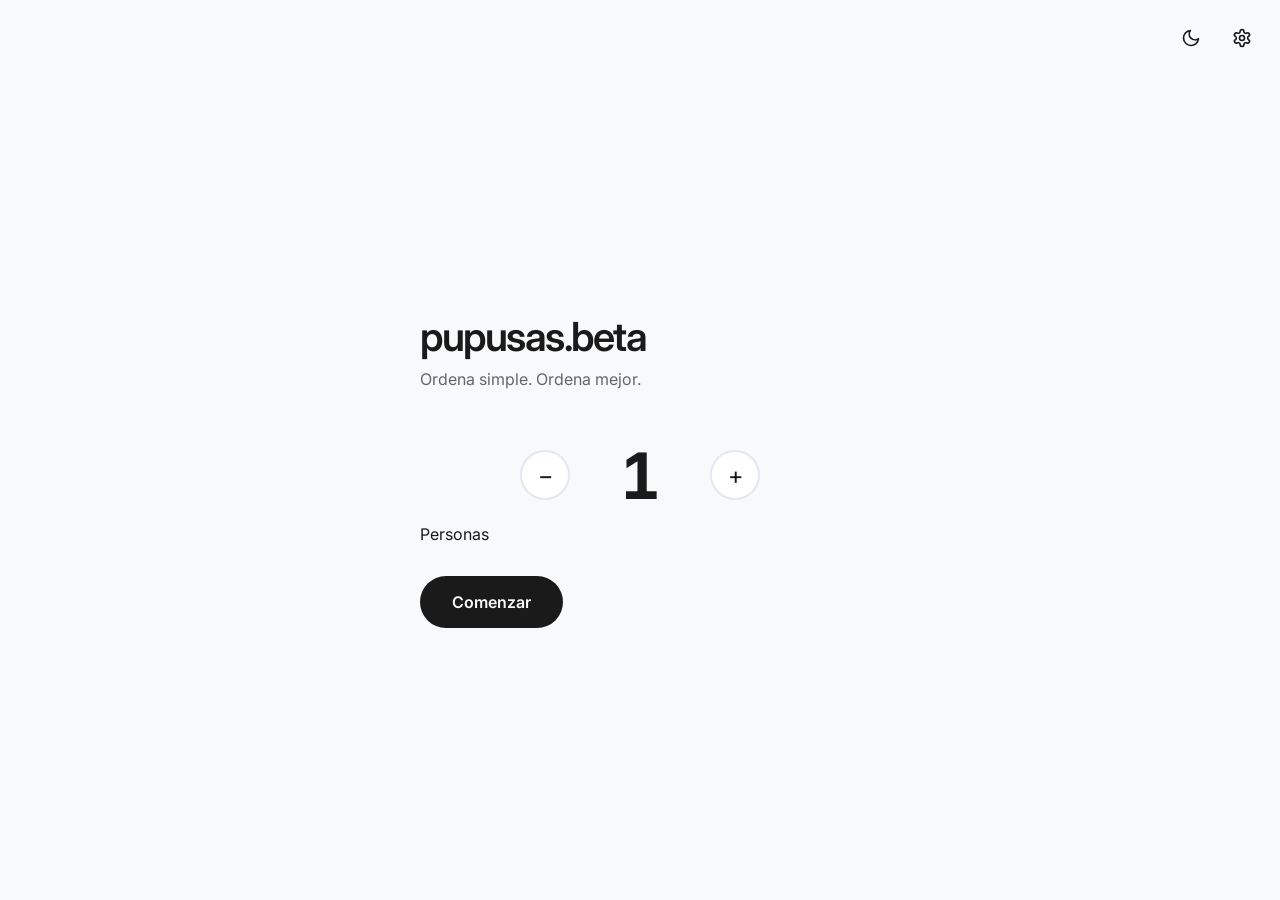
==== index.html @ 93478013 "Add files via upload" ====
<!DOCTYPE html>
<html lang="es">

<head>
    <meta charset="UTF-8">
    <meta name="viewport" content="width=device-width, initial-scale=1.0">
    <title>Pupusas Counter</title>
    <link rel="preconnect" href="https://fonts.googleapis.com">
    <link rel="preconnect" href="https://fonts.gstatic.com" crossorigin>
    <link href="https://fonts.googleapis.com/css2?family=Inter:wght@400;500;600&display=swap" rel="stylesheet">
    <link rel="stylesheet" href="style.css">
</head>

<body>
    <header class="app-header">
        <button id="btn-theme-toggle" class="icon-btn" aria-label="Cambiar tema">
            <!-- Icons injected by JS -->
        </button>
        <button id="btn-open-settings" class="icon-btn" aria-label="Configurar especialidades">
            <svg xmlns="http://www.w3.org/2000/svg" width="20" height="20" viewBox="0 0 24 24" fill="none"
                stroke="currentColor" stroke-width="2" stroke-linecap="round" stroke-linejoin="round">
                <path
                    d="M12.22 2h-.44a2 2 0 0 0-2 2v.18a2 2 0 0 1-1 1.73l-.43.25a2 2 0 0 1-2 0l-.15-.08a2 2 0 0 0-2.73.73l-.22.38a2 2 0 0 0 .73 2.73l.15.1a2 2 0 0 1 1 1.72v.51a2 2 0 0 1-1 1.74l-.15.09a2 2 0 0 0-.73 2.73l.22.38a2 2 0 0 0 2.73.73l.15-.08a2 2 0 0 1 2 0l.43.25a2 2 0 0 1 1 1.73V20a2 2 0 0 0 2 2h.44a2 2 0 0 0 2-2v-.18a2 2 0 0 1 1-1.73l.43-.25a2 2 0 0 1 2 0l.15.08a2 2 0 0 0 2.73-.73l.22-.39a2 2 0 0 0-.73-2.73l-.15-.1a2 2 0 0 1-1-1.72v-.51a2 2 0 0 1 1-1.74l.15-.09a2 2 0 0 0 .73-2.73l-.22-.38a2 2 0 0 0-2.73-.73l-.15.08a2 2 0 0 1-2 0l-.43-.25a2 2 0 0 1-1-1.73V4a2 2 0 0 0-2-2z">
                </path>
                <circle cx="12" cy="12" r="3"></circle>
            </svg>
        </button>
    </header>

    <main class="container">
        <!-- VISTA 1: CONFIGURACIÓN INICIAL -->
        <section id="setup-view" class="view active">
            <div class="content">
                <h1>pupusas.beta</h1>
                <p class="subtitle">Ordena simple. Ordena mejor.</p>

                <div class="stepper-large">
                    <button class="stepper-btn" onclick="adjustPeople(-1)">−</button>
                    <span id="people-display">0</span>
                    <button class="stepper-btn" onclick="adjustPeople(1)">+</button>
                </div>
                <p class="label-text">Personas</p>

                <button id="btn-start" class="btn-primary">
                    Comenzar
                </button>
            </div>
        </section>

        <!-- VISTA 2: TOMAR ORDEN -->
        <section id="order-view" class="view hidden">
            <div class="header-row">
                <button id="btn-back-home" class="btn-text">← Salir</button>
                <span id="progress-indicator" class="badge">1 / 5</span>
            </div>

            <h2 id="person-title">Persona 1</h2>

            <div id="pupusas-list" class="pupusas-list">
                <!-- Items dinámicos -->
            </div>

            <button id="btn-add-pupusa" class="btn-dashed">
                + Agregar Variedad
            </button>

            <div class="bottom-actions">
                <button id="btn-next" class="btn-primary full-width">
                    Siguiente
                </button>
            </div>
        </section>

        <!-- VISTA 3: RESUMEN -->
        <section id="summary-view" class="view hidden">
            <div class="header-row">
                <h2>Resumen</h2>
            </div>

            <div id="summary-list" class="summary-list">
                <!-- Resumen dinámico -->
            </div>

            <div class="total-row">
                <span>Total</span>
                <span id="grand-total" class="big-number">0</span>
            </div>

            <button id="btn-restart" class="btn-primary full-width">
                Nuevo Pedido
            </button>
        </section>

        <!-- VISTA: AJUSTES (Especialidades) -->
        <section id="settings-view" class="view hidden">
            <div class="header-row">
                <button id="btn-close-settings" class="btn-text">← Volver</button>
                <h2>Ajustes</h2>
            </div>

            <div class="settings-content">
                <h3>Especialidades</h3>
                <div class="add-specialty-row">
                    <input type="text" id="new-specialty-input" placeholder="Nueva especialidad...">
                    <button id="btn-add-specialty" class="btn-small">Agregar</button>
                </div>
                <ul id="specialties-list">
                    <!-- Lista dinámica -->
                </ul>
            </div>
        </section>
    </main>

    <!-- TEMPLATE PARA ITEM DE PUPUSA -->
    <template id="pupusa-item-template">
        <div class="pupusa-item slide-up">
            <div class="row-top">
                <div class="dropdown-wrapper">
                    <select class="specialty-select">
                        <!-- Opciones dinámicas -->
                    </select>
                    <svg class="chevron" xmlns="http://www.w3.org/2000/svg" width="16" height="16" viewBox="0 0 24 24"
                        fill="none" stroke="currentColor" stroke-width="2" stroke-linecap="round"
                        stroke-linejoin="round">
                        <polyline points="6 9 12 15 18 9"></polyline>
                    </svg>
                </div>
                <button class="btn-remove" title="Eliminar">×</button>
            </div>

            <div class="row-bottom">
                <div class="dough-toggle">
                    <label>
                        <input type="radio" name="dough-$ID$" value="Maíz" checked>
                        <span>Maíz</span>
                    </label>
                    <label>
                        <input type="radio" name="dough-$ID$" value="Arroz">
                        <span>Arroz</span>
                    </label>
                </div>

                <div class="stepper-small">
                    <button class="stepper-btn-sm minus">−</button>
                    <input type="number" class="input-qty" value="1" readonly>
                    <button class="stepper-btn-sm plus">+</button>
                </div>
            </div>
        </div>
    </template>

    <script src="script.js"></script>
</body>

</html>
---- style.css ----
:root {
    /* Light Theme (Default) */
    --bg-primary: #f8f9fa;
    --bg-card: #ffffff;
    --text-primary: #1a1a1a;
    --text-secondary: #666666;
    --accent: #2563eb;
    --accent-hover: #1d4ed8;
    --border: #e2e8f0;
    --input-bg: #f1f5f9;
    --success: #10b981;
    --danger: #ef4444;
    --shadow: 0 4px 6px -1px rgba(0, 0, 0, 0.05), 0 2px 4px -1px rgba(0, 0, 0, 0.03);
}

[data-theme="dark"] {
    --bg-primary: #121212;
    --bg-card: #1e1e1e;
    --text-primary: #e2e2e2;
    --text-secondary: #a0a0a0;
    --accent: #3b82f6;
    --accent-hover: #60a5fa;
    --border: #333333;
    --input-bg: #2d2d2d;
    --shadow: 0 4px 6px -1px rgba(0, 0, 0, 0.3);
}

* {
    box-sizing: border-box;
    margin: 0;
    padding: 0;
    font-family: 'Inter', sans-serif;
    -webkit-tap-highlight-color: transparent;
}

body {
    background-color: var(--bg-primary);
    color: var(--text-primary);
    transition: background-color 0.3s ease, color 0.3s ease;
    display: flex;
    flex-direction: column;
    min-height: 100vh;
}

/* Header */
.app-header {
    display: flex;
    justify-content: flex-end;
    padding: 20px;
    gap: 15px;
}

.icon-btn {
    background: transparent;
    border: none;
    color: var(--text-primary);
    cursor: pointer;
    padding: 8px;
    border-radius: 50%;
    transition: background 0.2s;
}

.icon-btn:hover {
    background: var(--input-bg);
}

/* Main Layout */
.container {
    flex: 1;
    max-width: 480px;
    width: 100%;
    margin: 0 auto;
    padding: 0 20px 40px;
    display: flex;
    flex-direction: column;
    justify-content: center;
}

/* Typography */
h1 {
    font-size: 2.5rem;
    font-weight: 600;
    letter-spacing: -1.5px;
    margin-bottom: 0.5rem;
}

h2 {
    font-size: 1.5rem;
    font-weight: 600;
}

.subtitle {
    color: var(--text-secondary);
    margin-bottom: 3rem;
}

/* Stepper Large (Setup) */
.stepper-large {
    display: flex;
    align-items: center;
    justify-content: center;
    gap: 20px;
    margin-bottom: 10px;
}

.stepper-btn {
    width: 50px;
    height: 50px;
    border-radius: 50%;
    border: 2px solid var(--border);
    background: var(--bg-card);
    color: var(--text-primary);
    font-size: 1.5rem;
    cursor: pointer;
    display: flex;
    align-items: center;
    justify-content: center;
    transition: all 0.2s;
}

.stepper-btn:hover {
    border-color: var(--accent);
    color: var(--accent);
}

#people-display {
    font-size: 4rem;
    font-weight: 700;
    width: 100px;
    text-align: center;
    font-variant-numeric: tabular-nums;
}

/* Buttons */
.btn-primary {
    background-color: var(--text-primary);
    /* Inverted for high contrast minimalist look */
    color: var(--bg-primary);
    border: none;
    padding: 16px 32px;
    border-radius: 50px;
    font-weight: 600;
    font-size: 1rem;
    cursor: pointer;
    margin-top: 2rem;
    transition: transform 0.2s, opacity 0.2s;
}

.btn-primary:active {
    transform: scale(0.97);
}

.full-width {
    width: 100%;
}

.btn-text {
    background: none;
    border: none;
    color: var(--text-secondary);
    font-weight: 500;
    cursor: pointer;
}

.btn-dashed {
    background: transparent;
    border: 2px dashed var(--border);
    color: var(--text-secondary);
    padding: 12px;
    border-radius: 12px;
    width: 100%;
    margin: 20px 0;
    cursor: pointer;
    transition: border-color 0.2s, color 0.2s;
}

.btn-dashed:hover {
    border-color: var(--accent);
    color: var(--accent);
}

.btn-small {
    background: var(--text-primary);
    color: var(--bg-primary);
    border: none;
    padding: 8px 16px;
    border-radius: 8px;
    cursor: pointer;
}

/* Views */
.view {
    display: none;
    opacity: 0;
    transform: scale(0.98);
    transition: opacity 0.3s ease, transform 0.3s ease;
}

.view.active {
    display: block;
    opacity: 1;
    transform: scale(1);
}

.hidden {
    display: none !important;
}

/* Order View Cards */
.pupusa-item {
    background: var(--bg-card);
    border-radius: 20px;
    padding: 20px;
    box-shadow: var(--shadow);
    margin-bottom: 16px;
    border: 1px solid var(--border);
    animation: slideUp 0.3s ease-out;
}

@keyframes slideUp {
    from {
        opacity: 0;
        transform: translateY(10px);
    }

    to {
        opacity: 1;
        transform: translateY(0);
    }
}

.row-top {
    display: flex;
    justify-content: space-between;
    align-items: center;
    margin-bottom: 20px;
}

.row-bottom {
    display: flex;
    justify-content: space-between;
    align-items: center;
}

/* Dropdown */
.dropdown-wrapper {
    position: relative;
    flex: 1;
    margin-right: 15px;
}

.specialty-select {
    width: 100%;
    appearance: none;
    background: var(--bg-primary);
    border: none;
    color: var(--text-primary);
    font-size: 1.1rem;
    font-weight: 500;
    padding: 10px;
    border-radius: 8px;
    cursor: pointer;
}

.chevron {
    position: absolute;
    right: 10px;
    top: 50%;
    transform: translateY(-50%);
    pointer-events: none;
    color: var(--text-secondary);
}

/* Dough Toggle */
.dough-toggle {
    background: var(--bg-primary);
    padding: 4px;
    border-radius: 12px;
    display: flex;
}

.dough-toggle label {
    cursor: pointer;
}

.dough-toggle input {
    display: none;
}

.dough-toggle span {
    display: block;
    padding: 8px 16px;
    border-radius: 8px;
    font-size: 0.9rem;
    color: var(--text-secondary);
    transition: all 0.2s;
}

.dough-toggle input:checked+span {
    background: var(--bg-card);
    color: var(--text-primary);
    box-shadow: 0 2px 4px rgba(0, 0, 0, 0.1);
    font-weight: 600;
}

/* Small Stepper */
.stepper-small {
    display: flex;
    align-items: center;
    background: var(--bg-primary);
    border-radius: 12px;
    padding: 4px;
}

.stepper-btn-sm {
    width: 32px;
    height: 32px;
    border: none;
    background: transparent;
    color: var(--text-primary);
    font-size: 1.2rem;
    cursor: pointer;
    border-radius: 8px;
}

.stepper-btn-sm:hover {
    background: rgba(0, 0, 0, 0.05);
}

.input-qty {
    width: 40px;
    border: none;
    background: transparent;
    text-align: center;
    color: var(--text-primary);
    font-weight: 600;
    font-size: 1rem;
}

.input-qty:focus {
    outline: none;
}

.btn-remove {
    background: none;
    border: none;
    color: var(--text-secondary);
    font-size: 1.5rem;
    cursor: pointer;
    padding: 0 5px;
}

.btn-remove:hover {
    color: var(--danger);
}

/* Summary */
.summary-list {
    margin: 30px 0;
}

.summary-item {
    display: flex;
    justify-content: space-between;
    padding: 12px 0;
    border-bottom: 1px solid var(--border);
    font-size: 1.1rem;
}

.total-row {
    margin-top: 20px;
    display: flex;
    justify-content: space-between;
    align-items: center;
}

.big-number {
    font-size: 2.5rem;
    font-weight: 700;
}

/* Settings */
.settings-content {
    margin-top: 20px;
}

.add-specialty-row {
    display: flex;
    gap: 10px;
    margin-bottom: 20px;
}

#new-specialty-input {
    flex: 1;
    padding: 10px;
    border: 1px solid var(--border);
    border-radius: 8px;
    background: var(--bg-card);
    color: var(--text-primary);
}

#specialties-list {
    list-style: none;
}

.specialty-list-item {
    display: flex;
    justify-content: space-between;
    padding: 12px;
    border-bottom: 1px solid var(--border);
}

.delete-specialty {
    color: var(--danger);
    background: none;
    border: none;
    cursor: pointer;
}
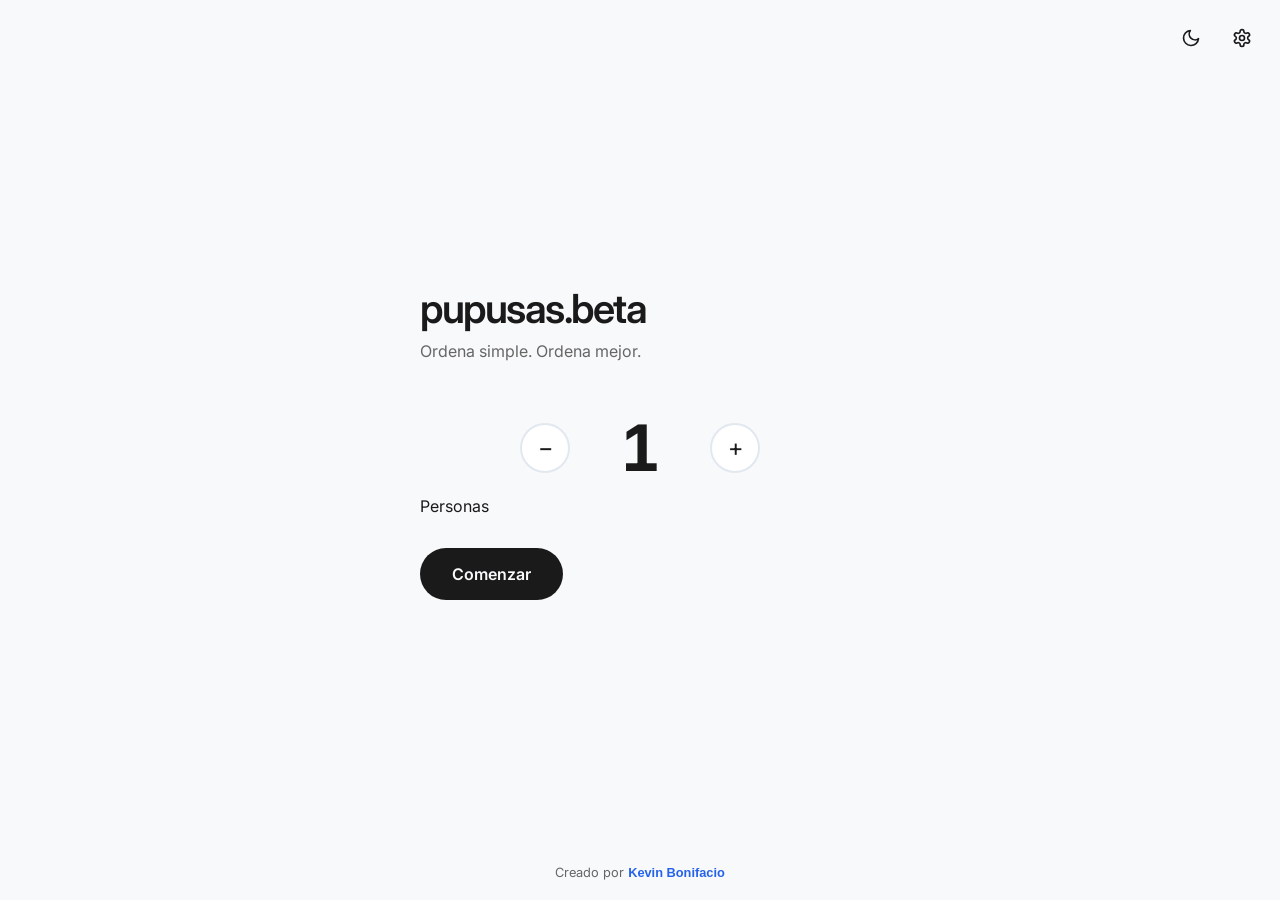
==== commit 2e7192bb: "Add files via upload" ====
--- a/index.html
+++ b/index.html
@@ -149,6 +149,10 @@
         </div>
     </template>
 
+    <footer class="app-footer">
+        <p>Creado por <span class="signature">Kevin Bonifacio</span></p>
+    </footer>
+
     <script src="script.js"></script>
 </body>
 
--- a/style.css
+++ b/style.css
@@ -415,4 +415,21 @@
     background: none;
     border: none;
     cursor: pointer;
+}
+
+/* Footer */
+.app-footer {
+    text-align: center;
+    padding: 20px;
+    font-size: 0.8rem;
+    color: var(--text-secondary);
+    margin-top: auto;
+    /* Push to bottom */
+}
+
+.signature {
+    font-weight: 600;
+    font-family: 'Poppins', sans-serif;
+    /* Give it a slight distinct look if loaded, otherwise fallback */
+    color: var(--accent);
 }
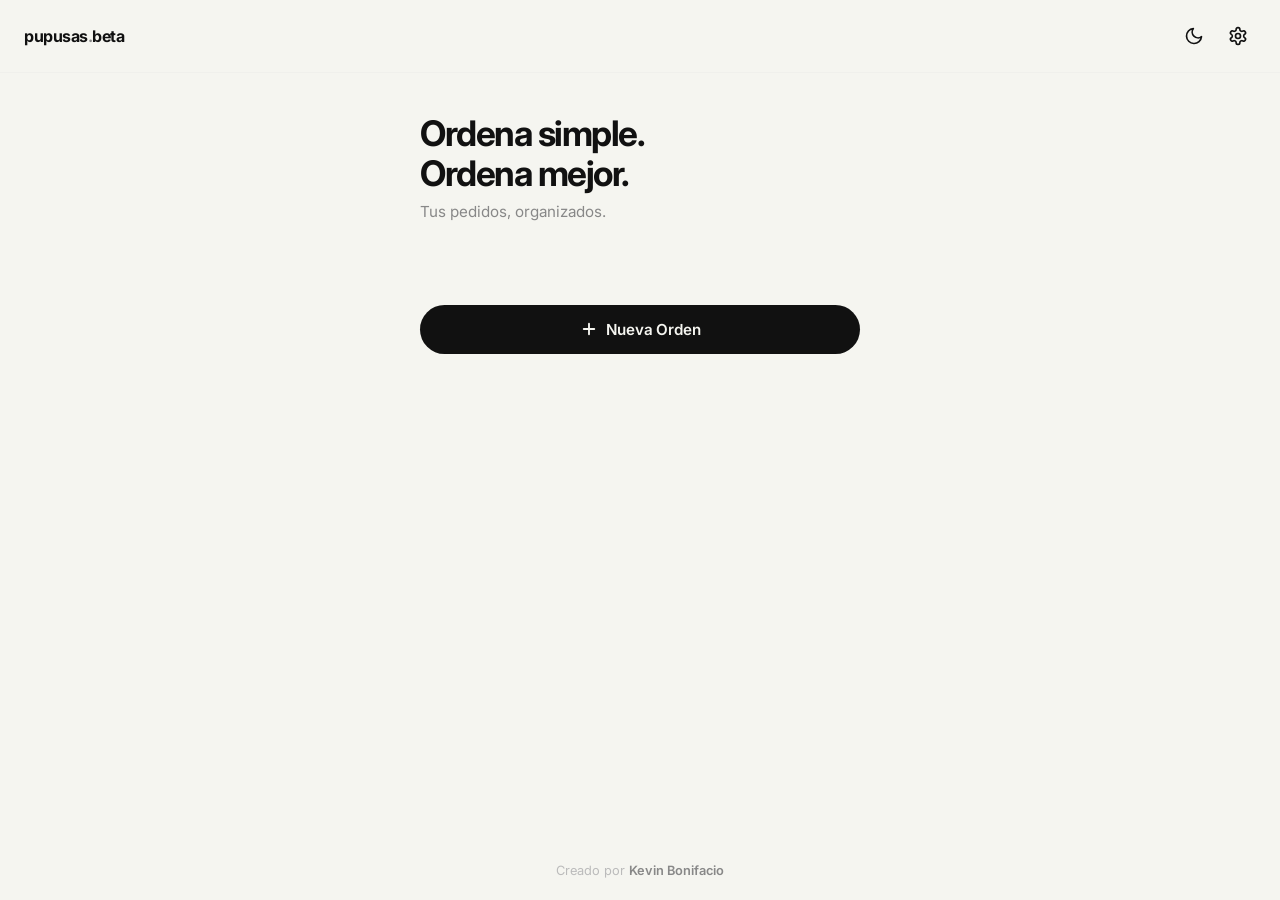
==== commit 4323bf95: "feat: precios por persona, subtotales y multiples ordenes" ====
--- a/index.html
+++ b/index.html
@@ -1,159 +1,265 @@
-<!DOCTYPE html>
-<html lang="es">
-
-<head>
-    <meta charset="UTF-8">
-    <meta name="viewport" content="width=device-width, initial-scale=1.0">
-    <title>Pupusas Counter</title>
-    <link rel="preconnect" href="https://fonts.googleapis.com">
-    <link rel="preconnect" href="https://fonts.gstatic.com" crossorigin>
-    <link href="https://fonts.googleapis.com/css2?family=Inter:wght@400;500;600&display=swap" rel="stylesheet">
-    <link rel="stylesheet" href="style.css">
-</head>
-
-<body>
-    <header class="app-header">
-        <button id="btn-theme-toggle" class="icon-btn" aria-label="Cambiar tema">
-            <!-- Icons injected by JS -->
-        </button>
-        <button id="btn-open-settings" class="icon-btn" aria-label="Configurar especialidades">
-            <svg xmlns="http://www.w3.org/2000/svg" width="20" height="20" viewBox="0 0 24 24" fill="none"
-                stroke="currentColor" stroke-width="2" stroke-linecap="round" stroke-linejoin="round">
-                <path
-                    d="M12.22 2h-.44a2 2 0 0 0-2 2v.18a2 2 0 0 1-1 1.73l-.43.25a2 2 0 0 1-2 0l-.15-.08a2 2 0 0 0-2.73.73l-.22.38a2 2 0 0 0 .73 2.73l.15.1a2 2 0 0 1 1 1.72v.51a2 2 0 0 1-1 1.74l-.15.09a2 2 0 0 0-.73 2.73l.22.38a2 2 0 0 0 2.73.73l.15-.08a2 2 0 0 1 2 0l.43.25a2 2 0 0 1 1 1.73V20a2 2 0 0 0 2 2h.44a2 2 0 0 0 2-2v-.18a2 2 0 0 1 1-1.73l.43-.25a2 2 0 0 1 2 0l.15.08a2 2 0 0 0 2.73-.73l.22-.39a2 2 0 0 0-.73-2.73l-.15-.1a2 2 0 0 1-1-1.72v-.51a2 2 0 0 1 1-1.74l.15-.09a2 2 0 0 0 .73-2.73l-.22-.38a2 2 0 0 0-2.73-.73l-.15.08a2 2 0 0 1-2 0l-.43-.25a2 2 0 0 1-1-1.73V4a2 2 0 0 0-2-2z">
-                </path>
-                <circle cx="12" cy="12" r="3"></circle>
-            </svg>
-        </button>
-    </header>
-
-    <main class="container">
-        <!-- VISTA 1: CONFIGURACIÓN INICIAL -->
-        <section id="setup-view" class="view active">
-            <div class="content">
-                <h1>pupusas.beta</h1>
-                <p class="subtitle">Ordena simple. Ordena mejor.</p>
-
-                <div class="stepper-large">
-                    <button class="stepper-btn" onclick="adjustPeople(-1)">−</button>
-                    <span id="people-display">0</span>
-                    <button class="stepper-btn" onclick="adjustPeople(1)">+</button>
-                </div>
-                <p class="label-text">Personas</p>
-
-                <button id="btn-start" class="btn-primary">
-                    Comenzar
-                </button>
-            </div>
-        </section>
-
-        <!-- VISTA 2: TOMAR ORDEN -->
-        <section id="order-view" class="view hidden">
-            <div class="header-row">
-                <button id="btn-back-home" class="btn-text">← Salir</button>
-                <span id="progress-indicator" class="badge">1 / 5</span>
-            </div>
-
-            <h2 id="person-title">Persona 1</h2>
-
-            <div id="pupusas-list" class="pupusas-list">
-                <!-- Items dinámicos -->
-            </div>
-
-            <button id="btn-add-pupusa" class="btn-dashed">
-                + Agregar Variedad
-            </button>
-
-            <div class="bottom-actions">
-                <button id="btn-next" class="btn-primary full-width">
-                    Siguiente
-                </button>
-            </div>
-        </section>
-
-        <!-- VISTA 3: RESUMEN -->
-        <section id="summary-view" class="view hidden">
-            <div class="header-row">
-                <h2>Resumen</h2>
-            </div>
-
-            <div id="summary-list" class="summary-list">
-                <!-- Resumen dinámico -->
-            </div>
-
-            <div class="total-row">
-                <span>Total</span>
-                <span id="grand-total" class="big-number">0</span>
-            </div>
-
-            <button id="btn-restart" class="btn-primary full-width">
-                Nuevo Pedido
-            </button>
-        </section>
-
-        <!-- VISTA: AJUSTES (Especialidades) -->
-        <section id="settings-view" class="view hidden">
-            <div class="header-row">
-                <button id="btn-close-settings" class="btn-text">← Volver</button>
-                <h2>Ajustes</h2>
-            </div>
-
-            <div class="settings-content">
-                <h3>Especialidades</h3>
-                <div class="add-specialty-row">
-                    <input type="text" id="new-specialty-input" placeholder="Nueva especialidad...">
-                    <button id="btn-add-specialty" class="btn-small">Agregar</button>
-                </div>
-                <ul id="specialties-list">
-                    <!-- Lista dinámica -->
-                </ul>
-            </div>
-        </section>
-    </main>
-
-    <!-- TEMPLATE PARA ITEM DE PUPUSA -->
-    <template id="pupusa-item-template">
-        <div class="pupusa-item slide-up">
-            <div class="row-top">
-                <div class="dropdown-wrapper">
-                    <select class="specialty-select">
-                        <!-- Opciones dinámicas -->
-                    </select>
-                    <svg class="chevron" xmlns="http://www.w3.org/2000/svg" width="16" height="16" viewBox="0 0 24 24"
-                        fill="none" stroke="currentColor" stroke-width="2" stroke-linecap="round"
-                        stroke-linejoin="round">
-                        <polyline points="6 9 12 15 18 9"></polyline>
-                    </svg>
-                </div>
-                <button class="btn-remove" title="Eliminar">×</button>
-            </div>
-
-            <div class="row-bottom">
-                <div class="dough-toggle">
-                    <label>
-                        <input type="radio" name="dough-$ID$" value="Maíz" checked>
-                        <span>Maíz</span>
-                    </label>
-                    <label>
-                        <input type="radio" name="dough-$ID$" value="Arroz">
-                        <span>Arroz</span>
-                    </label>
-                </div>
-
-                <div class="stepper-small">
-                    <button class="stepper-btn-sm minus">−</button>
-                    <input type="number" class="input-qty" value="1" readonly>
-                    <button class="stepper-btn-sm plus">+</button>
-                </div>
-            </div>
-        </div>
-    </template>
-
-    <footer class="app-footer">
-        <p>Creado por <span class="signature">Kevin Bonifacio</span></p>
-    </footer>
-
-    <script src="script.js"></script>
-</body>
-
+<!DOCTYPE html>
+<html lang="es">
+
+<head>
+    <meta charset="UTF-8">
+    <meta name="viewport" content="width=device-width, initial-scale=1.0">
+    <title>pupusas.beta — Ordena simple. Ordena mejor.</title>
+    <meta name="description"
+        content="App minimalista para tomar pedidos de pupusas con precios, múltiples órdenes y resumen total.">
+    <link rel="preconnect" href="https://fonts.googleapis.com">
+    <link rel="preconnect" href="https://fonts.gstatic.com" crossorigin>
+    <link href="https://fonts.googleapis.com/css2?family=Inter:wght@400;500;600;700&display=swap" rel="stylesheet">
+    <link rel="stylesheet" href="style.css">
+</head>
+
+<body>
+    <header class="app-header">
+        <div class="header-left">
+            <span class="app-logo">pupusas<span class="logo-dot">.</span>beta</span>
+        </div>
+        <div class="header-right">
+            <button id="btn-theme-toggle" class="icon-btn" aria-label="Cambiar tema"></button>
+            <button id="btn-open-settings" class="icon-btn" aria-label="Configurar especialidades">
+                <svg xmlns="http://www.w3.org/2000/svg" width="20" height="20" viewBox="0 0 24 24" fill="none"
+                    stroke="currentColor" stroke-width="2" stroke-linecap="round" stroke-linejoin="round">
+                    <path
+                        d="M12.22 2h-.44a2 2 0 0 0-2 2v.18a2 2 0 0 1-1 1.73l-.43.25a2 2 0 0 1-2 0l-.15-.08a2 2 0 0 0-2.73.73l-.22.38a2 2 0 0 0 .73 2.73l.15.1a2 2 0 0 1 1 1.72v.51a2 2 0 0 1-1 1.74l-.15.09a2 2 0 0 0-.73 2.73l.22.38a2 2 0 0 0 2.73.73l.15-.08a2 2 0 0 1 2 0l.43.25a2 2 0 0 1 1 1.73V20a2 2 0 0 0 2 2h.44a2 2 0 0 0 2-2v-.18a2 2 0 0 1 1-1.73l.43-.25a2 2 0 0 1 2 0l.15.08a2 2 0 0 0 2.73-.73l.22-.39a2 2 0 0 0-.73-2.73l-.15-.1a2 2 0 0 1-1-1.72v-.51a2 2 0 0 1 1-1.74l.15-.09a2 2 0 0 0 .73-2.73l-.22-.38a2 2 0 0 0-2.73-.73l-.15.08a2 2 0 0 1-2 0l-.43-.25a2 2 0 0 1-1-1.73V4a2 2 0 0 0-2-2z">
+                    </path>
+                    <circle cx="12" cy="12" r="3"></circle>
+                </svg>
+            </button>
+        </div>
+    </header>
+
+    <main class="container">
+
+        <!-- VISTA 1: HOME con historial de órdenes -->
+        <section id="home-view" class="view active">
+            <div class="home-top">
+                <h1>Ordena simple.<br>Ordena mejor.</h1>
+                <p class="subtitle">Tus pedidos, organizados.</p>
+            </div>
+
+            <button id="btn-new-order" class="btn-primary full-width new-order-btn">
+                <svg xmlns="http://www.w3.org/2000/svg" width="18" height="18" viewBox="0 0 24 24" fill="none"
+                    stroke="currentColor" stroke-width="2.5" stroke-linecap="round" stroke-linejoin="round">
+                    <line x1="12" y1="5" x2="12" y2="19"></line>
+                    <line x1="5" y1="12" x2="19" y2="12"></line>
+                </svg>
+                Nueva Orden
+            </button>
+
+            <div id="orders-history-section" class="orders-history-section hidden">
+                <h3 class="section-label">Órdenes guardadas</h3>
+                <div id="orders-history-list" class="orders-history-list">
+                    <!-- Dynamic -->
+                </div>
+            </div>
+        </section>
+
+        <!-- VISTA: NOMBRE DE LA ORDEN -->
+        <section id="name-view" class="view hidden">
+            <div class="header-row">
+                <button class="btn-text" onclick="goHome()">← Volver</button>
+            </div>
+            <div class="name-view-content">
+                <h2>Nueva Orden</h2>
+                <p class="subtitle">Dale un nombre para identificarla fácilmente.</p>
+                <input type="text" id="order-name-input" class="order-name-input" placeholder="Ej: Mesa 1, Almuerzo..."
+                    maxlength="30">
+                <div id="people-section">
+                    <p class="label-text">¿Cuántas personas?</p>
+                    <div class="stepper-large">
+                        <button class="stepper-btn" onclick="adjustPeople(-1)">−</button>
+                        <span id="people-display">1</span>
+                        <button class="stepper-btn" onclick="adjustPeople(1)">+</button>
+                    </div>
+                </div>
+                <button id="btn-start" class="btn-primary full-width">Comenzar →</button>
+            </div>
+        </section>
+
+        <!-- VISTA 2: TOMAR ORDEN -->
+        <section id="order-view" class="view hidden">
+            <div class="header-row">
+                <button id="btn-back-home" class="btn-text">← Salir</button>
+                <span id="progress-indicator" class="badge">1 / 5</span>
+            </div>
+
+            <div class="person-header">
+                <h2 id="person-title">Persona 1</h2>
+                <button id="btn-edit-name" class="btn-edit-person" title="Renombrar persona">
+                    <svg xmlns="http://www.w3.org/2000/svg" width="14" height="14" viewBox="0 0 24 24" fill="none"
+                        stroke="currentColor" stroke-width="2" stroke-linecap="round" stroke-linejoin="round">
+                        <path d="M11 4H4a2 2 0 0 0-2 2v14a2 2 0 0 0 2 2h14a2 2 0 0 0 2-2v-7"></path>
+                        <path d="M18.5 2.5a2.121 2.121 0 0 1 3 3L12 15l-4 1 1-4 9.5-9.5z"></path>
+                    </svg>
+                </button>
+            </div>
+
+            <div id="pupusas-list" class="pupusas-list">
+                <!-- Items dinámicos -->
+            </div>
+
+            <button id="btn-add-pupusa" class="btn-dashed">
+                + Agregar Variedad
+            </button>
+
+            <div class="note-section">
+                <textarea id="person-note" class="person-note-input" placeholder="Nota especial (opcional)..."
+                    rows="2"></textarea>
+            </div>
+
+            <div class="bottom-actions">
+                <button id="btn-prev" class="btn-secondary" style="display:none;">← Anterior</button>
+                <button id="btn-next" class="btn-primary flex-1">Siguiente →</button>
+            </div>
+        </section>
+
+        <!-- VISTA 3: RESUMEN -->
+        <section id="summary-view" class="view hidden">
+            <div class="header-row">
+                <button id="btn-back-to-order" class="btn-text">← Editar</button>
+                <h2 id="summary-order-title">Resumen</h2>
+            </div>
+
+            <!-- Resumen por persona -->
+            <div id="summary-by-person" class="summary-by-person"></div>
+
+            <div class="summary-divider"></div>
+
+            <!-- Totales generales -->
+            <div id="summary-totals" class="summary-totals"></div>
+
+            <div class="total-row grand-total-row">
+                <span class="total-label">Total Pupusas</span>
+                <span id="grand-total" class="big-number">0</span>
+            </div>
+            <div class="total-row money-total-row" id="money-total-row" style="display:none;">
+                <span class="total-label">Total Estimado</span>
+                <span id="grand-money" class="big-number money-big">$0.00</span>
+            </div>
+
+            <div class="summary-actions">
+                <button id="btn-copy-summary" class="btn-secondary full-width">
+                    <svg xmlns="http://www.w3.org/2000/svg" width="16" height="16" viewBox="0 0 24 24" fill="none"
+                        stroke="currentColor" stroke-width="2" stroke-linecap="round" stroke-linejoin="round">
+                        <rect x="9" y="9" width="13" height="13" rx="2" ry="2"></rect>
+                        <path d="M5 15H4a2 2 0 0 1-2-2V4a2 2 0 0 1 2-2h9a2 2 0 0 1 2 2v1"></path>
+                    </svg>
+                    Copiar Resumen
+                </button>
+                <button id="btn-save-order" class="btn-primary full-width">
+                    Guardar Orden
+                </button>
+            </div>
+        </section>
+
+        <!-- VISTA: AJUSTES -->
+        <section id="settings-view" class="view hidden">
+            <div class="header-row">
+                <button id="btn-close-settings" class="btn-text">← Volver</button>
+                <h2>Ajustes</h2>
+            </div>
+
+            <div class="settings-content">
+                <h3 class="section-label">Especialidades y Precios</h3>
+                <div class="add-specialty-row">
+                    <input type="text" id="new-specialty-input" placeholder="Nueva especialidad..." maxlength="40">
+                    <input type="number" id="new-specialty-price" placeholder="$ precio" min="0" step="0.25"
+                        style="width:100px;">
+                    <button id="btn-add-specialty" class="btn-small">Agregar</button>
+                </div>
+                <ul id="specialties-list">
+                    <!-- Lista dinámica -->
+                </ul>
+            </div>
+        </section>
+
+        <!-- VISTA: VER ORDEN GUARDADA -->
+        <section id="saved-order-view" class="view hidden">
+            <div class="header-row">
+                <button onclick="goHome()" class="btn-text">← Volver</button>
+                <div class="saved-order-actions">
+                    <button id="btn-delete-saved" class="btn-danger-sm" title="Eliminar orden">
+                        <svg xmlns="http://www.w3.org/2000/svg" width="16" height="16" viewBox="0 0 24 24" fill="none"
+                            stroke="currentColor" stroke-width="2" stroke-linecap="round" stroke-linejoin="round">
+                            <polyline points="3 6 5 6 21 6"></polyline>
+                            <path d="M19 6l-1 14a2 2 0 0 1-2 2H8a2 2 0 0 1-2-2L5 6"></path>
+                            <path d="M10 11v6"></path>
+                            <path d="M14 11v6"></path>
+                            <path d="M9 6V4a1 1 0 0 1 1-1h4a1 1 0 0 1 1 1v2"></path>
+                        </svg>
+                    </button>
+                </div>
+            </div>
+            <h2 id="saved-order-title">Orden</h2>
+            <p id="saved-order-date" class="saved-order-date"></p>
+            <div id="saved-order-content" class="saved-order-content"></div>
+        </section>
+
+    </main>
+
+    <!-- TEMPLATE PARA ITEM DE PUPUSA -->
+    <template id="pupusa-item-template">
+        <div class="pupusa-item slide-up">
+            <div class="row-top">
+                <div class="dropdown-wrapper">
+                    <select class="specialty-select">
+                        <!-- Opciones dinámicas -->
+                    </select>
+                    <svg class="chevron" xmlns="http://www.w3.org/2000/svg" width="16" height="16" viewBox="0 0 24 24"
+                        fill="none" stroke="currentColor" stroke-width="2" stroke-linecap="round"
+                        stroke-linejoin="round">
+                        <polyline points="6 9 12 15 18 9"></polyline>
+                    </svg>
+                </div>
+                <button class="btn-remove" title="Eliminar">×</button>
+            </div>
+
+            <div class="row-bottom">
+                <div class="dough-toggle">
+                    <label>
+                        <input type="radio" name="dough-$ID$" value="Arroz" checked>
+                        <span>Arroz</span>
+                    </label>
+                    <label>
+                        <input type="radio" name="dough-$ID$" value="Maíz">
+                        <span>Maíz</span>
+                    </label>
+                </div>
+
+                <div class="stepper-small">
+                    <button class="stepper-btn-sm minus">−</button>
+                    <input type="number" class="input-qty" value="1" readonly>
+                    <button class="stepper-btn-sm plus">+</button>
+                </div>
+            </div>
+        </div>
+    </template>
+
+    <!-- MODAL: EDITAR NOMBRE DE PERSONA -->
+    <div id="modal-overlay" class="modal-overlay hidden">
+        <div class="modal-card">
+            <p class="modal-title">Nombre de la persona</p>
+            <input type="text" id="modal-name-input" class="modal-input" placeholder="Ej: Kevin, Mesa A..."
+                maxlength="25">
+            <div class="modal-actions">
+                <button id="modal-cancel" class="btn-text">Cancelar</button>
+                <button id="modal-confirm" class="btn-small">Guardar</button>
+            </div>
+        </div>
+    </div>
+
+    <!-- TOAST NOTIFICATION -->
+    <div id="toast" class="toast hidden"></div>
+
+    <footer class="app-footer">
+        <p>Creado por <span class="signature">Kevin Bonifacio</span></p>
+    </footer>
+
+    <script src="script.js"></script>
+</body>
+
 </html>
--- a/style.css
+++ b/style.css
@@ -1,435 +1,1147 @@
-:root {
-    /* Light Theme (Default) */
-    --bg-primary: #f8f9fa;
-    --bg-card: #ffffff;
-    --text-primary: #1a1a1a;
-    --text-secondary: #666666;
-    --accent: #2563eb;
-    --accent-hover: #1d4ed8;
-    --border: #e2e8f0;
-    --input-bg: #f1f5f9;
-    --success: #10b981;
-    --danger: #ef4444;
-    --shadow: 0 4px 6px -1px rgba(0, 0, 0, 0.05), 0 2px 4px -1px rgba(0, 0, 0, 0.03);
-}
-
-[data-theme="dark"] {
-    --bg-primary: #121212;
-    --bg-card: #1e1e1e;
-    --text-primary: #e2e2e2;
-    --text-secondary: #a0a0a0;
-    --accent: #3b82f6;
-    --accent-hover: #60a5fa;
-    --border: #333333;
-    --input-bg: #2d2d2d;
-    --shadow: 0 4px 6px -1px rgba(0, 0, 0, 0.3);
-}
-
-* {
-    box-sizing: border-box;
-    margin: 0;
-    padding: 0;
-    font-family: 'Inter', sans-serif;
-    -webkit-tap-highlight-color: transparent;
-}
-
-body {
-    background-color: var(--bg-primary);
-    color: var(--text-primary);
-    transition: background-color 0.3s ease, color 0.3s ease;
-    display: flex;
-    flex-direction: column;
-    min-height: 100vh;
-}
-
-/* Header */
-.app-header {
-    display: flex;
-    justify-content: flex-end;
-    padding: 20px;
-    gap: 15px;
-}
-
-.icon-btn {
-    background: transparent;
-    border: none;
-    color: var(--text-primary);
-    cursor: pointer;
-    padding: 8px;
-    border-radius: 50%;
-    transition: background 0.2s;
-}
-
-.icon-btn:hover {
-    background: var(--input-bg);
-}
-
-/* Main Layout */
-.container {
-    flex: 1;
-    max-width: 480px;
-    width: 100%;
-    margin: 0 auto;
-    padding: 0 20px 40px;
-    display: flex;
-    flex-direction: column;
-    justify-content: center;
-}
-
-/* Typography */
-h1 {
-    font-size: 2.5rem;
-    font-weight: 600;
-    letter-spacing: -1.5px;
-    margin-bottom: 0.5rem;
-}
-
-h2 {
-    font-size: 1.5rem;
-    font-weight: 600;
-}
-
-.subtitle {
-    color: var(--text-secondary);
-    margin-bottom: 3rem;
-}
-
-/* Stepper Large (Setup) */
-.stepper-large {
-    display: flex;
-    align-items: center;
-    justify-content: center;
-    gap: 20px;
-    margin-bottom: 10px;
-}
-
-.stepper-btn {
-    width: 50px;
-    height: 50px;
-    border-radius: 50%;
-    border: 2px solid var(--border);
-    background: var(--bg-card);
-    color: var(--text-primary);
-    font-size: 1.5rem;
-    cursor: pointer;
-    display: flex;
-    align-items: center;
-    justify-content: center;
-    transition: all 0.2s;
-}
-
-.stepper-btn:hover {
-    border-color: var(--accent);
-    color: var(--accent);
-}
-
-#people-display {
-    font-size: 4rem;
-    font-weight: 700;
-    width: 100px;
-    text-align: center;
-    font-variant-numeric: tabular-nums;
-}
-
-/* Buttons */
-.btn-primary {
-    background-color: var(--text-primary);
-    /* Inverted for high contrast minimalist look */
-    color: var(--bg-primary);
-    border: none;
-    padding: 16px 32px;
-    border-radius: 50px;
-    font-weight: 600;
-    font-size: 1rem;
-    cursor: pointer;
-    margin-top: 2rem;
-    transition: transform 0.2s, opacity 0.2s;
-}
-
-.btn-primary:active {
-    transform: scale(0.97);
-}
-
-.full-width {
-    width: 100%;
-}
-
-.btn-text {
-    background: none;
-    border: none;
-    color: var(--text-secondary);
-    font-weight: 500;
-    cursor: pointer;
-}
-
-.btn-dashed {
-    background: transparent;
-    border: 2px dashed var(--border);
-    color: var(--text-secondary);
-    padding: 12px;
-    border-radius: 12px;
-    width: 100%;
-    margin: 20px 0;
-    cursor: pointer;
-    transition: border-color 0.2s, color 0.2s;
-}
-
-.btn-dashed:hover {
-    border-color: var(--accent);
-    color: var(--accent);
-}
-
-.btn-small {
-    background: var(--text-primary);
-    color: var(--bg-primary);
-    border: none;
-    padding: 8px 16px;
-    border-radius: 8px;
-    cursor: pointer;
-}
-
-/* Views */
-.view {
-    display: none;
-    opacity: 0;
-    transform: scale(0.98);
-    transition: opacity 0.3s ease, transform 0.3s ease;
-}
-
-.view.active {
-    display: block;
-    opacity: 1;
-    transform: scale(1);
-}
-
-.hidden {
-    display: none !important;
-}
-
-/* Order View Cards */
-.pupusa-item {
-    background: var(--bg-card);
-    border-radius: 20px;
-    padding: 20px;
-    box-shadow: var(--shadow);
-    margin-bottom: 16px;
-    border: 1px solid var(--border);
-    animation: slideUp 0.3s ease-out;
-}
-
-@keyframes slideUp {
-    from {
-        opacity: 0;
-        transform: translateY(10px);
-    }
-
-    to {
-        opacity: 1;
-        transform: translateY(0);
-    }
-}
-
-.row-top {
-    display: flex;
-    justify-content: space-between;
-    align-items: center;
-    margin-bottom: 20px;
-}
-
-.row-bottom {
-    display: flex;
-    justify-content: space-between;
-    align-items: center;
-}
-
-/* Dropdown */
-.dropdown-wrapper {
-    position: relative;
-    flex: 1;
-    margin-right: 15px;
-}
-
-.specialty-select {
-    width: 100%;
-    appearance: none;
-    background: var(--bg-primary);
-    border: none;
-    color: var(--text-primary);
-    font-size: 1.1rem;
-    font-weight: 500;
-    padding: 10px;
-    border-radius: 8px;
-    cursor: pointer;
-}
-
-.chevron {
-    position: absolute;
-    right: 10px;
-    top: 50%;
-    transform: translateY(-50%);
-    pointer-events: none;
-    color: var(--text-secondary);
-}
-
-/* Dough Toggle */
-.dough-toggle {
-    background: var(--bg-primary);
-    padding: 4px;
-    border-radius: 12px;
-    display: flex;
-}
-
-.dough-toggle label {
-    cursor: pointer;
-}
-
-.dough-toggle input {
-    display: none;
-}
-
-.dough-toggle span {
-    display: block;
-    padding: 8px 16px;
-    border-radius: 8px;
-    font-size: 0.9rem;
-    color: var(--text-secondary);
-    transition: all 0.2s;
-}
-
-.dough-toggle input:checked+span {
-    background: var(--bg-card);
-    color: var(--text-primary);
-    box-shadow: 0 2px 4px rgba(0, 0, 0, 0.1);
-    font-weight: 600;
-}
-
-/* Small Stepper */
-.stepper-small {
-    display: flex;
-    align-items: center;
-    background: var(--bg-primary);
-    border-radius: 12px;
-    padding: 4px;
-}
-
-.stepper-btn-sm {
-    width: 32px;
-    height: 32px;
-    border: none;
-    background: transparent;
-    color: var(--text-primary);
-    font-size: 1.2rem;
-    cursor: pointer;
-    border-radius: 8px;
-}
-
-.stepper-btn-sm:hover {
-    background: rgba(0, 0, 0, 0.05);
-}
-
-.input-qty {
-    width: 40px;
-    border: none;
-    background: transparent;
-    text-align: center;
-    color: var(--text-primary);
-    font-weight: 600;
-    font-size: 1rem;
-}
-
-.input-qty:focus {
-    outline: none;
-}
-
-.btn-remove {
-    background: none;
-    border: none;
-    color: var(--text-secondary);
-    font-size: 1.5rem;
-    cursor: pointer;
-    padding: 0 5px;
-}
-
-.btn-remove:hover {
-    color: var(--danger);
-}
-
-/* Summary */
-.summary-list {
-    margin: 30px 0;
-}
-
-.summary-item {
-    display: flex;
-    justify-content: space-between;
-    padding: 12px 0;
-    border-bottom: 1px solid var(--border);
-    font-size: 1.1rem;
-}
-
-.total-row {
-    margin-top: 20px;
-    display: flex;
-    justify-content: space-between;
-    align-items: center;
-}
-
-.big-number {
-    font-size: 2.5rem;
-    font-weight: 700;
-}
-
-/* Settings */
-.settings-content {
-    margin-top: 20px;
-}
-
-.add-specialty-row {
-    display: flex;
-    gap: 10px;
-    margin-bottom: 20px;
-}
-
-#new-specialty-input {
-    flex: 1;
-    padding: 10px;
-    border: 1px solid var(--border);
-    border-radius: 8px;
-    background: var(--bg-card);
-    color: var(--text-primary);
-}
-
-#specialties-list {
-    list-style: none;
-}
-
-.specialty-list-item {
-    display: flex;
-    justify-content: space-between;
-    padding: 12px;
-    border-bottom: 1px solid var(--border);
-}
-
-.delete-specialty {
-    color: var(--danger);
-    background: none;
-    border: none;
-    cursor: pointer;
-}
-
-/* Footer */
-.app-footer {
-    text-align: center;
-    padding: 20px;
-    font-size: 0.8rem;
-    color: var(--text-secondary);
-    margin-top: auto;
-    /* Push to bottom */
-}
-
-.signature {
-    font-weight: 600;
-    font-family: 'Poppins', sans-serif;
-    /* Give it a slight distinct look if loaded, otherwise fallback */
-    color: var(--accent);
+/* ============================================================
+   DESIGN TOKENS
+   ============================================================ */
+:root {
+    --bg-primary: #f5f5f0;
+    --bg-card: #ffffff;
+    --bg-card2: #fafaf8;
+    --text-primary: #111111;
+    --text-secondary: #888888;
+    --text-tertiary: #bbbbbb;
+    --accent: #111111;
+    --accent-hover: #333333;
+    --border: #e8e8e4;
+    --border-light: #f0f0ec;
+    --input-bg: #f0f0ec;
+    --success: #10b981;
+    --danger: #ef4444;
+    --danger-light: #fef2f2;
+    --shadow-sm: 0 1px 3px rgba(0, 0, 0, 0.06);
+    --shadow-md: 0 4px 12px rgba(0, 0, 0, 0.08);
+    --shadow-lg: 0 8px 24px rgba(0, 0, 0, 0.1);
+    --radius-sm: 10px;
+    --radius-md: 16px;
+    --radius-lg: 20px;
+    --radius-pill: 50px;
+    --transition: 0.2s ease;
+}
+
+[data-theme="dark"] {
+    --bg-primary: #111111;
+    --bg-card: #1c1c1c;
+    --bg-card2: #181818;
+    --text-primary: #f0f0f0;
+    --text-secondary: #888888;
+    --text-tertiary: #555555;
+    --accent: #f0f0f0;
+    --accent-hover: #cccccc;
+    --border: #2a2a2a;
+    --border-light: #222222;
+    --input-bg: #222222;
+    --shadow-sm: 0 1px 3px rgba(0, 0, 0, 0.3);
+    --shadow-md: 0 4px 12px rgba(0, 0, 0, 0.4);
+    --shadow-lg: 0 8px 24px rgba(0, 0, 0, 0.5);
+}
+
+/* ============================================================
+   RESET & BASE
+   ============================================================ */
+*,
+*::before,
+*::after {
+    box-sizing: border-box;
+    margin: 0;
+    padding: 0;
+    font-family: 'Inter', system-ui, sans-serif;
+    -webkit-tap-highlight-color: transparent;
+}
+
+html {
+    font-size: 16px;
+    -webkit-font-smoothing: antialiased;
+}
+
+body {
+    background-color: var(--bg-primary);
+    color: var(--text-primary);
+    transition: background-color 0.3s ease, color 0.3s ease;
+    display: flex;
+    flex-direction: column;
+    min-height: 100vh;
+}
+
+/* ============================================================
+   HEADER
+   ============================================================ */
+.app-header {
+    display: flex;
+    justify-content: space-between;
+    align-items: center;
+    padding: 18px 24px;
+    position: sticky;
+    top: 0;
+    z-index: 100;
+    background: var(--bg-primary);
+    border-bottom: 1px solid var(--border-light);
+    transition: border-color 0.3s;
+}
+
+.header-left {
+    display: flex;
+    align-items: center;
+}
+
+.app-logo {
+    font-size: 1rem;
+    font-weight: 700;
+    letter-spacing: -0.5px;
+    color: var(--text-primary);
+}
+
+.logo-dot {
+    color: var(--text-secondary);
+}
+
+.header-right {
+    display: flex;
+    gap: 8px;
+}
+
+.icon-btn {
+    background: transparent;
+    border: none;
+    color: var(--text-primary);
+    cursor: pointer;
+    padding: 8px;
+    border-radius: var(--radius-sm);
+    transition: background var(--transition);
+    display: flex;
+    align-items: center;
+    justify-content: center;
+    line-height: 0;
+}
+
+.icon-btn:hover {
+    background: var(--input-bg);
+}
+
+/* ============================================================
+   MAIN / CONTAINER
+   ============================================================ */
+.container {
+    flex: 1;
+    max-width: 480px;
+    width: 100%;
+    margin: 0 auto;
+    padding: 28px 20px 80px;
+}
+
+/* ============================================================
+   TYPOGRAPHY
+   ============================================================ */
+h1 {
+    font-size: 2.2rem;
+    font-weight: 700;
+    letter-spacing: -1.5px;
+    line-height: 1.15;
+    margin-bottom: 0.5rem;
+}
+
+h2 {
+    font-size: 1.4rem;
+    font-weight: 700;
+    letter-spacing: -0.5px;
+}
+
+h3 {
+    font-size: 1rem;
+    font-weight: 600;
+}
+
+.subtitle {
+    color: var(--text-secondary);
+    font-size: 0.95rem;
+    margin-bottom: 2rem;
+}
+
+.section-label {
+    font-size: 0.75rem;
+    font-weight: 600;
+    letter-spacing: 0.08em;
+    text-transform: uppercase;
+    color: var(--text-secondary);
+    margin-bottom: 12px;
+}
+
+.label-text {
+    font-size: 0.85rem;
+    color: var(--text-secondary);
+    text-align: center;
+    margin-bottom: 1rem;
+}
+
+/* ============================================================
+   VIEWS
+   ============================================================ */
+.view {
+    display: none;
+    opacity: 0;
+    transform: translateY(6px);
+    transition: opacity 0.25s ease, transform 0.25s ease;
+}
+
+.view.active {
+    display: block;
+    opacity: 1;
+    transform: translateY(0);
+}
+
+.hidden {
+    display: none !important;
+}
+
+/* ============================================================
+   HOME VIEW
+   ============================================================ */
+.home-top {
+    padding: 12px 0 28px;
+}
+
+.new-order-btn {
+    display: flex;
+    align-items: center;
+    justify-content: center;
+    gap: 8px;
+    margin-top: 0;
+}
+
+.orders-history-section {
+    margin-top: 36px;
+}
+
+.orders-history-list {
+    display: flex;
+    flex-direction: column;
+    gap: 10px;
+}
+
+.order-history-card {
+    background: var(--bg-card);
+    border: 1px solid var(--border);
+    border-radius: var(--radius-md);
+    padding: 16px 18px;
+    display: flex;
+    align-items: center;
+    gap: 12px;
+    cursor: pointer;
+    transition: all var(--transition);
+    box-shadow: var(--shadow-sm);
+}
+
+.order-history-card:hover {
+    border-color: var(--text-primary);
+    box-shadow: var(--shadow-md);
+    transform: translateY(-1px);
+}
+
+.order-history-info {
+    flex: 1;
+    display: flex;
+    flex-direction: column;
+    gap: 3px;
+    cursor: pointer;
+}
+
+.order-history-name {
+    font-size: 0.95rem;
+    font-weight: 600;
+    color: var(--text-primary);
+}
+
+.order-history-meta {
+    font-size: 0.8rem;
+    color: var(--text-secondary);
+}
+
+.order-history-date {
+    font-size: 0.72rem;
+    color: var(--text-tertiary);
+}
+
+.btn-edit-order {
+    background: var(--input-bg);
+    border: none;
+    color: var(--text-secondary);
+    cursor: pointer;
+    padding: 8px;
+    border-radius: var(--radius-sm);
+    display: flex;
+    align-items: center;
+    transition: all var(--transition);
+}
+
+.btn-edit-order:hover {
+    background: var(--border);
+    color: var(--text-primary);
+}
+
+/* ============================================================
+   NAME VIEW
+   ============================================================ */
+.name-view-content {
+    padding-top: 8px;
+}
+
+.name-view-content h2 {
+    margin-bottom: 0.3rem;
+}
+
+.order-name-input {
+    width: 100%;
+    padding: 14px 16px;
+    background: var(--bg-card);
+    border: 1px solid var(--border);
+    border-radius: var(--radius-md);
+    color: var(--text-primary);
+    font-size: 1rem;
+    font-weight: 500;
+    margin-bottom: 28px;
+    transition: border-color var(--transition);
+}
+
+.order-name-input:focus {
+    outline: none;
+    border-color: var(--text-primary);
+}
+
+#people-section {
+    margin-bottom: 0;
+}
+
+/* ============================================================
+   STEPPER (LARGE — PERSONA COUNT)
+   ============================================================ */
+.stepper-large {
+    display: flex;
+    align-items: center;
+    justify-content: center;
+    gap: 20px;
+    margin-bottom: 10px;
+}
+
+.stepper-btn {
+    width: 48px;
+    height: 48px;
+    border-radius: 50%;
+    border: 1.5px solid var(--border);
+    background: var(--bg-card);
+    color: var(--text-primary);
+    font-size: 1.5rem;
+    cursor: pointer;
+    display: flex;
+    align-items: center;
+    justify-content: center;
+    transition: all var(--transition);
+    line-height: 0;
+}
+
+.stepper-btn:hover {
+    border-color: var(--text-primary);
+}
+
+#people-display {
+    font-size: 3.5rem;
+    font-weight: 700;
+    width: 90px;
+    text-align: center;
+    font-variant-numeric: tabular-nums;
+    letter-spacing: -2px;
+}
+
+/* ============================================================
+   BUTTONS
+   ============================================================ */
+.btn-primary {
+    background-color: var(--text-primary);
+    color: var(--bg-primary);
+    border: none;
+    padding: 15px 28px;
+    border-radius: var(--radius-pill);
+    font-weight: 600;
+    font-size: 0.95rem;
+    cursor: pointer;
+    margin-top: 1.5rem;
+    transition: transform 0.15s, opacity 0.15s, background 0.2s;
+    display: inline-flex;
+    align-items: center;
+    justify-content: center;
+    gap: 8px;
+    letter-spacing: -0.2px;
+}
+
+.btn-primary:hover {
+    opacity: 0.88;
+}
+
+.btn-primary:active {
+    transform: scale(0.97);
+}
+
+.btn-secondary {
+    background-color: var(--input-bg);
+    color: var(--text-primary);
+    border: 1px solid var(--border);
+    padding: 13px 24px;
+    border-radius: var(--radius-pill);
+    font-weight: 600;
+    font-size: 0.9rem;
+    cursor: pointer;
+    margin-top: 0.8rem;
+    transition: all var(--transition);
+    display: inline-flex;
+    align-items: center;
+    justify-content: center;
+    gap: 8px;
+}
+
+.btn-secondary:hover {
+    background: var(--border);
+}
+
+.full-width {
+    width: 100%;
+}
+
+.flex-1 {
+    flex: 1;
+}
+
+.btn-text {
+    background: none;
+    border: none;
+    color: var(--text-secondary);
+    font-weight: 500;
+    font-size: 0.9rem;
+    cursor: pointer;
+    padding: 4px 0;
+    transition: color var(--transition);
+}
+
+.btn-text:hover {
+    color: var(--text-primary);
+}
+
+.btn-dashed {
+    background: transparent;
+    border: 1.5px dashed var(--border);
+    color: var(--text-secondary);
+    padding: 12px;
+    border-radius: var(--radius-md);
+    width: 100%;
+    margin: 12px 0 0;
+    cursor: pointer;
+    transition: border-color var(--transition), color var(--transition);
+    font-size: 0.9rem;
+}
+
+.btn-dashed:hover {
+    border-color: var(--text-primary);
+    color: var(--text-primary);
+}
+
+.btn-small {
+    background: var(--text-primary);
+    color: var(--bg-primary);
+    border: none;
+    padding: 10px 16px;
+    border-radius: var(--radius-sm);
+    cursor: pointer;
+    font-size: 0.85rem;
+    font-weight: 600;
+    white-space: nowrap;
+    transition: opacity var(--transition);
+}
+
+.btn-small:hover {
+    opacity: 0.8;
+}
+
+.btn-danger-sm {
+    background: transparent;
+    border: 1px solid var(--border);
+    color: var(--danger);
+    cursor: pointer;
+    padding: 8px;
+    border-radius: var(--radius-sm);
+    display: flex;
+    align-items: center;
+    transition: all var(--transition);
+}
+
+.btn-danger-sm:hover {
+    background: var(--danger);
+    color: #fff;
+    border-color: var(--danger);
+}
+
+/* ============================================================
+   HEADER ROW (inside views)
+   ============================================================ */
+.header-row {
+    display: flex;
+    align-items: center;
+    justify-content: space-between;
+    margin-bottom: 20px;
+}
+
+.badge {
+    font-size: 0.78rem;
+    font-weight: 600;
+    color: var(--text-secondary);
+    background: var(--input-bg);
+    padding: 5px 12px;
+    border-radius: var(--radius-pill);
+}
+
+/* ============================================================
+   ORDER VIEW
+   ============================================================ */
+.person-header {
+    display: flex;
+    align-items: center;
+    gap: 10px;
+    margin-bottom: 20px;
+}
+
+.btn-edit-person {
+    background: var(--input-bg);
+    border: none;
+    color: var(--text-secondary);
+    cursor: pointer;
+    padding: 6px;
+    border-radius: 8px;
+    display: flex;
+    align-items: center;
+    transition: all var(--transition);
+}
+
+.btn-edit-person:hover {
+    background: var(--border);
+    color: var(--text-primary);
+}
+
+.pupusas-list {
+    display: flex;
+    flex-direction: column;
+    gap: 0;
+    transition: opacity 0.18s ease, transform 0.18s ease;
+}
+
+.note-section {
+    margin-top: 14px;
+}
+
+.person-note-input {
+    width: 100%;
+    background: var(--bg-card);
+    border: 1px solid var(--border);
+    border-radius: var(--radius-md);
+    padding: 12px 14px;
+    color: var(--text-primary);
+    font-size: 0.88rem;
+    resize: none;
+    transition: border-color var(--transition);
+}
+
+.person-note-input:focus {
+    outline: none;
+    border-color: var(--text-secondary);
+}
+
+.person-note-input::placeholder {
+    color: var(--text-tertiary);
+}
+
+.bottom-actions {
+    display: flex;
+    gap: 10px;
+    margin-top: 16px;
+}
+
+/* ============================================================
+   PUPUSA ITEM CARD
+   ============================================================ */
+.pupusa-item {
+    background: var(--bg-card);
+    border-radius: var(--radius-lg);
+    padding: 18px;
+    box-shadow: var(--shadow-sm);
+    margin-bottom: 12px;
+    border: 1px solid var(--border);
+    animation: slideUp 0.25s ease-out;
+}
+
+@keyframes slideUp {
+    from {
+        opacity: 0;
+        transform: translateY(8px);
+    }
+
+    to {
+        opacity: 1;
+        transform: translateY(0);
+    }
+}
+
+.row-top {
+    display: flex;
+    justify-content: space-between;
+    align-items: center;
+    margin-bottom: 16px;
+}
+
+.row-bottom {
+    display: flex;
+    justify-content: space-between;
+    align-items: center;
+}
+
+.dropdown-wrapper {
+    position: relative;
+    flex: 1;
+    margin-right: 12px;
+}
+
+.specialty-select {
+    width: 100%;
+    appearance: none;
+    background: var(--input-bg);
+    border: none;
+    color: var(--text-primary);
+    font-size: 1rem;
+    font-weight: 500;
+    padding: 10px 36px 10px 12px;
+    border-radius: var(--radius-sm);
+    cursor: pointer;
+}
+
+.specialty-select:focus {
+    outline: none;
+}
+
+.chevron {
+    position: absolute;
+    right: 10px;
+    top: 50%;
+    transform: translateY(-50%);
+    pointer-events: none;
+    color: var(--text-secondary);
+}
+
+/* Dough Toggle */
+.dough-toggle {
+    background: var(--input-bg);
+    padding: 3px;
+    border-radius: var(--radius-sm);
+    display: flex;
+}
+
+.dough-toggle label {
+    cursor: pointer;
+}
+
+.dough-toggle input {
+    display: none;
+}
+
+.dough-toggle span {
+    display: block;
+    padding: 7px 14px;
+    border-radius: 7px;
+    font-size: 0.82rem;
+    font-weight: 500;
+    color: var(--text-secondary);
+    transition: all var(--transition);
+}
+
+.dough-toggle input:checked+span {
+    background: var(--bg-card);
+    color: var(--text-primary);
+    box-shadow: var(--shadow-sm);
+    font-weight: 600;
+}
+
+/* Small Stepper */
+.stepper-small {
+    display: flex;
+    align-items: center;
+    background: var(--input-bg);
+    border-radius: var(--radius-sm);
+    padding: 3px;
+}
+
+.stepper-btn-sm {
+    width: 30px;
+    height: 30px;
+    border: none;
+    background: transparent;
+    color: var(--text-primary);
+    font-size: 1.1rem;
+    cursor: pointer;
+    border-radius: 6px;
+    display: flex;
+    align-items: center;
+    justify-content: center;
+    transition: background var(--transition);
+}
+
+.stepper-btn-sm:hover {
+    background: var(--border);
+}
+
+.input-qty {
+    width: 36px;
+    border: none;
+    background: transparent;
+    text-align: center;
+    color: var(--text-primary);
+    font-weight: 700;
+    font-size: 0.95rem;
+}
+
+.input-qty:focus {
+    outline: none;
+}
+
+.btn-remove {
+    background: none;
+    border: none;
+    color: var(--text-tertiary);
+    font-size: 1.4rem;
+    cursor: pointer;
+    padding: 0 4px;
+    transition: color var(--transition);
+    line-height: 1;
+}
+
+.btn-remove:hover {
+    color: var(--danger);
+}
+
+/* ============================================================
+   SUMMARY
+   ============================================================ */
+.summary-by-person {
+    margin-top: 20px;
+}
+
+.summary-person-section {
+    margin-bottom: 20px;
+    padding-bottom: 16px;
+    border-bottom: 1px solid var(--border-light);
+}
+
+.summary-person-section:last-child {
+    border-bottom: none;
+}
+
+.summary-person-header {
+    display: flex;
+    justify-content: space-between;
+    align-items: baseline;
+    margin-bottom: 8px;
+}
+
+.summary-person-name {
+    font-weight: 600;
+    font-size: 0.72rem;
+    letter-spacing: 0.08em;
+    text-transform: uppercase;
+    color: var(--text-secondary);
+}
+
+.summary-person-subtotal {
+    font-size: 0.88rem;
+    font-weight: 700;
+    color: var(--success);
+    letter-spacing: -0.3px;
+}
+
+.person-item-name {
+    flex: 1;
+}
+
+.person-item-price {
+    font-size: 0.82rem;
+    color: var(--text-secondary);
+    font-weight: 500;
+    white-space: nowrap;
+    margin-left: 8px;
+}
+
+.summary-person-item {
+    display: flex;
+    align-items: center;
+    gap: 10px;
+    padding: 6px 0;
+    font-size: 0.95rem;
+}
+
+.qty-pill {
+    display: inline-flex;
+    align-items: center;
+    justify-content: center;
+    min-width: 26px;
+    height: 26px;
+    background: var(--input-bg);
+    border-radius: 8px;
+    font-weight: 700;
+    font-size: 0.85rem;
+    color: var(--text-primary);
+    flex-shrink: 0;
+}
+
+.summary-note {
+    font-size: 0.82rem;
+    color: var(--text-secondary);
+    margin-top: 8px;
+    padding: 8px 12px;
+    background: var(--input-bg);
+    border-radius: var(--radius-sm);
+}
+
+.summary-divider {
+    height: 1px;
+    background: var(--border);
+    margin: 16px 0;
+}
+
+.summary-totals {
+    margin-bottom: 16px;
+}
+
+.summary-item {
+    display: flex;
+    justify-content: space-between;
+    align-items: center;
+    padding: 10px 0;
+    border-bottom: 1px solid var(--border-light);
+    font-size: 0.95rem;
+}
+
+.summary-item:last-child {
+    border-bottom: none;
+}
+
+.summary-price {
+    font-size: 0.85rem;
+    color: var(--text-secondary);
+    font-weight: 500;
+}
+
+.total-row {
+    display: flex;
+    justify-content: space-between;
+    align-items: center;
+    padding: 14px 0;
+}
+
+.grand-total-row {
+    border-top: 1.5px solid var(--border);
+    margin-top: 4px;
+}
+
+.money-total-row {
+    border-top: 1px solid var(--border-light);
+}
+
+.total-label {
+    font-size: 0.9rem;
+    color: var(--text-secondary);
+    font-weight: 500;
+}
+
+.big-number {
+    font-size: 2.2rem;
+    font-weight: 700;
+    letter-spacing: -1.5px;
+    font-variant-numeric: tabular-nums;
+}
+
+.money-big {
+    font-size: 1.6rem;
+    color: var(--success);
+}
+
+.summary-actions {
+    display: flex;
+    flex-direction: column;
+    gap: 0;
+    margin-top: 8px;
+}
+
+/* ============================================================
+   SETTINGS
+   ============================================================ */
+.settings-content {
+    margin-top: 20px;
+}
+
+.add-specialty-row {
+    display: flex;
+    gap: 8px;
+    margin-bottom: 20px;
+    align-items: center;
+}
+
+#new-specialty-input {
+    flex: 1;
+    padding: 10px 14px;
+    border: 1px solid var(--border);
+    border-radius: var(--radius-sm);
+    background: var(--bg-card);
+    color: var(--text-primary);
+    font-size: 0.9rem;
+    min-width: 0;
+}
+
+#new-specialty-price {
+    padding: 10px 10px;
+    border: 1px solid var(--border);
+    border-radius: var(--radius-sm);
+    background: var(--bg-card);
+    color: var(--text-primary);
+    font-size: 0.9rem;
+    width: 90px;
+    min-width: 0;
+}
+
+#new-specialty-input:focus,
+#new-specialty-price:focus {
+    outline: none;
+    border-color: var(--text-primary);
+}
+
+#specialties-list {
+    list-style: none;
+    display: flex;
+    flex-direction: column;
+    gap: 0;
+}
+
+.specialty-list-item {
+    display: flex;
+    justify-content: space-between;
+    align-items: center;
+    padding: 12px 0;
+    border-bottom: 1px solid var(--border-light);
+    gap: 12px;
+}
+
+.specialty-list-item:last-child {
+    border-bottom: none;
+}
+
+.specialty-name-text {
+    flex: 1;
+    font-size: 0.95rem;
+}
+
+.specialty-controls {
+    display: flex;
+    align-items: center;
+    gap: 10px;
+}
+
+.price-input-wrapper {
+    display: flex;
+    align-items: center;
+    background: var(--input-bg);
+    border-radius: var(--radius-sm);
+    padding: 0 8px;
+    gap: 2px;
+}
+
+.price-symbol {
+    color: var(--text-secondary);
+    font-size: 0.82rem;
+    font-weight: 600;
+}
+
+.price-inline-input {
+    width: 56px;
+    border: none;
+    background: transparent;
+    color: var(--text-primary);
+    font-size: 0.88rem;
+    font-weight: 500;
+    padding: 7px 0;
+    text-align: right;
+}
+
+.price-inline-input:focus {
+    outline: none;
+}
+
+.delete-specialty {
+    color: var(--text-tertiary);
+    background: none;
+    border: none;
+    cursor: pointer;
+    font-size: 1.3rem;
+    line-height: 1;
+    padding: 0 2px;
+    transition: color var(--transition);
+}
+
+.delete-specialty:hover {
+    color: var(--danger);
+}
+
+/* ============================================================
+   SAVED ORDER VIEW
+   ============================================================ */
+.saved-order-date {
+    font-size: 0.8rem;
+    color: var(--text-secondary);
+    margin-top: 4px;
+    margin-bottom: 20px;
+    text-transform: capitalize;
+}
+
+.saved-order-content {
+    margin-top: 0;
+}
+
+.saved-order-actions {
+    display: flex;
+    gap: 8px;
+}
+
+/* ============================================================
+   MODAL
+   ============================================================ */
+.modal-overlay {
+    position: fixed;
+    inset: 0;
+    background: rgba(0, 0, 0, 0.45);
+    display: flex;
+    align-items: flex-end;
+    justify-content: center;
+    z-index: 1000;
+    padding: 20px;
+    opacity: 0;
+    transition: opacity 0.2s ease;
+    backdrop-filter: blur(4px);
+}
+
+.modal-overlay.active {
+    opacity: 1;
+}
+
+.modal-card {
+    background: var(--bg-card);
+    border-radius: var(--radius-lg) var(--radius-lg) var(--radius-sm) var(--radius-sm);
+    padding: 28px 24px 24px;
+    width: 100%;
+    max-width: 440px;
+    box-shadow: var(--shadow-lg);
+    animation: slideUpModal 0.25s ease-out;
+}
+
+@keyframes slideUpModal {
+    from {
+        transform: translateY(20px);
+        opacity: 0;
+    }
+
+    to {
+        transform: translateY(0);
+        opacity: 1;
+    }
+}
+
+.modal-title {
+    font-weight: 600;
+    font-size: 1rem;
+    margin-bottom: 14px;
+}
+
+.modal-input {
+    width: 100%;
+    padding: 13px 14px;
+    background: var(--input-bg);
+    border: 1px solid var(--border);
+    border-radius: var(--radius-sm);
+    color: var(--text-primary);
+    font-size: 0.95rem;
+    font-weight: 500;
+    margin-bottom: 16px;
+}
+
+.modal-input:focus {
+    outline: none;
+    border-color: var(--text-primary);
+}
+
+.modal-actions {
+    display: flex;
+    justify-content: flex-end;
+    align-items: center;
+    gap: 14px;
+}
+
+/* ============================================================
+   TOAST
+   ============================================================ */
+.toast {
+    position: fixed;
+    bottom: 32px;
+    left: 50%;
+    transform: translateX(-50%) translateY(10px);
+    background: var(--text-primary);
+    color: var(--bg-primary);
+    padding: 10px 20px;
+    border-radius: var(--radius-pill);
+    font-size: 0.85rem;
+    font-weight: 500;
+    z-index: 2000;
+    opacity: 0;
+    transition: opacity 0.25s ease, transform 0.25s ease;
+    white-space: nowrap;
+    pointer-events: none;
+}
+
+.toast.show {
+    opacity: 1;
+    transform: translateX(-50%) translateY(0);
+}
+
+/* ============================================================
+   FOOTER
+   ============================================================ */
+.app-footer {
+    text-align: center;
+    padding: 22px;
+    font-size: 0.8rem;
+    color: var(--text-tertiary);
+    margin-top: auto;
+}
+
+.signature {
+    font-weight: 600;
+    color: var(--text-secondary);
+}
+
+/* ============================================================
+   RESPONSIVE
+   ============================================================ */
+@media (max-width: 400px) {
+    h1 {
+        font-size: 1.9rem;
+    }
+
+    .container {
+        padding: 20px 16px 60px;
+    }
 }
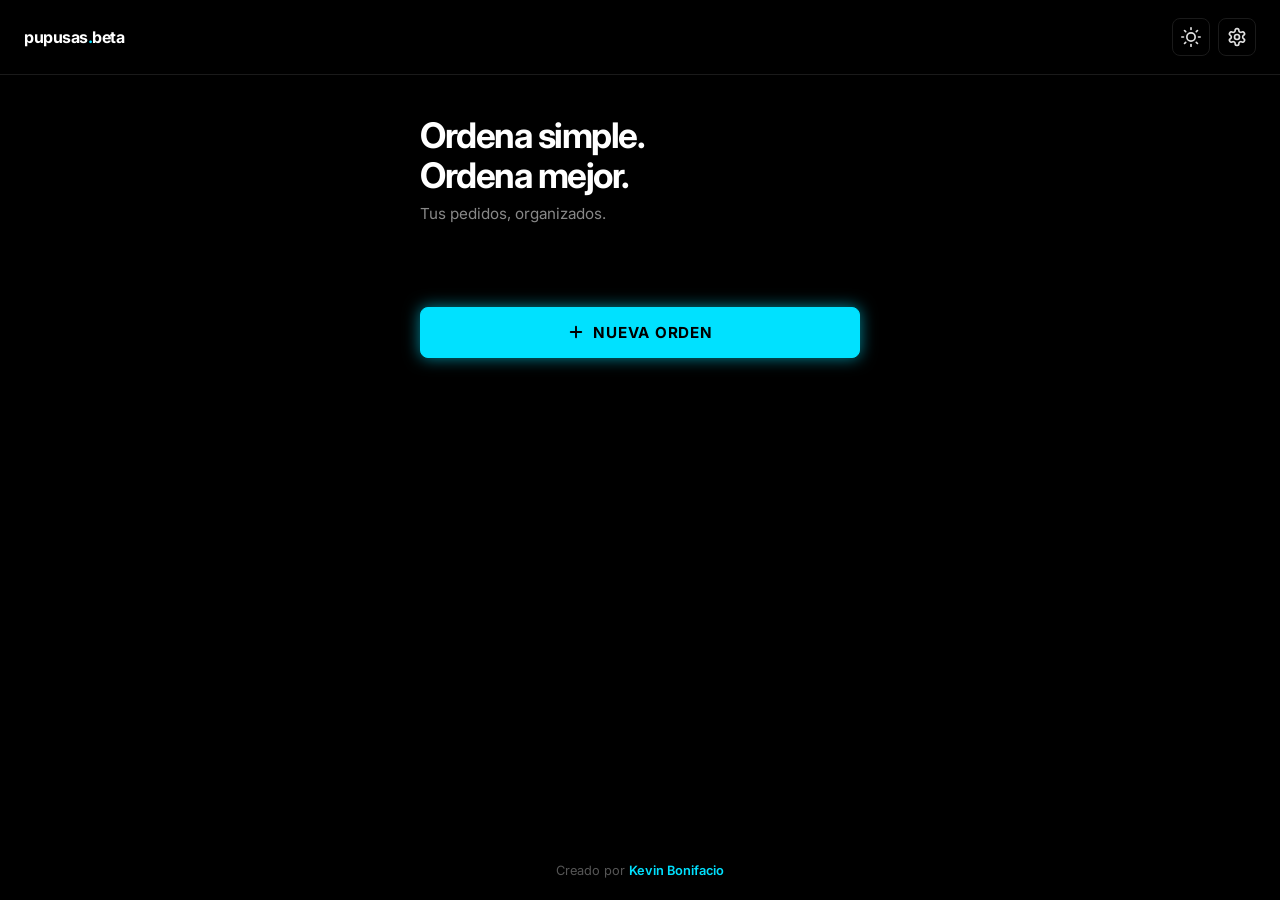
==== commit 6d109142: "feat: OLED neon theme + remove emojis and em dashes" ====
--- a/index.html
+++ b/index.html
@@ -4,7 +4,7 @@
 <head>
     <meta charset="UTF-8">
     <meta name="viewport" content="width=device-width, initial-scale=1.0">
-    <title>pupusas.beta — Ordena simple. Ordena mejor.</title>
+    <title>pupusas.beta - Ordena simple. Ordena mejor.</title>
     <meta name="description"
         content="App minimalista para tomar pedidos de pupusas con precios, múltiples órdenes y resumen total.">
     <link rel="preconnect" href="https://fonts.googleapis.com">
--- a/style.css
+++ b/style.css
@@ -1,46 +1,31 @@
 /* ============================================================
-   DESIGN TOKENS
+   DESIGN TOKENS - OLED NEON
    ============================================================ */
 :root {
-    --bg-primary: #f5f5f0;
-    --bg-card: #ffffff;
-    --bg-card2: #fafaf8;
-    --text-primary: #111111;
+    --ink: #e0e0e0;
+    --muted: #888888;
+    --border: #1a1a1a;
+    --bg: #000000;
+    --card: #000000;
+    --card-hover: #080808;
+    --input-bg: #0a0a0a;
+    --text-primary: #e0e0e0;
     --text-secondary: #888888;
-    --text-tertiary: #bbbbbb;
-    --accent: #111111;
-    --accent-hover: #333333;
-    --border: #e8e8e4;
-    --border-light: #f0f0ec;
-    --input-bg: #f0f0ec;
-    --success: #10b981;
-    --danger: #ef4444;
-    --danger-light: #fef2f2;
-    --shadow-sm: 0 1px 3px rgba(0, 0, 0, 0.06);
-    --shadow-md: 0 4px 12px rgba(0, 0, 0, 0.08);
-    --shadow-lg: 0 8px 24px rgba(0, 0, 0, 0.1);
-    --radius-sm: 10px;
-    --radius-md: 16px;
-    --radius-lg: 20px;
+    --text-tertiary: #555555;
+    --ok: #00ff5b;
+    --warn: #ffea00;
+    --error: #ff003c;
+    --danger: #ff003c;
+    --accent: #00e1ff;
+    --accent-glow: rgba(0, 225, 255, 0.6);
+    --shadow-sm: 0 1px 3px rgba(0, 0, 0, 0.4);
+    --shadow-md: 0 4px 12px rgba(0, 0, 0, 0.5);
+    --shadow-lg: 0 8px 24px rgba(0, 0, 0, 0.6);
+    --radius-sm: 8px;
+    --radius-md: 12px;
+    --radius-lg: 16px;
     --radius-pill: 50px;
     --transition: 0.2s ease;
-}
-
-[data-theme="dark"] {
-    --bg-primary: #111111;
-    --bg-card: #1c1c1c;
-    --bg-card2: #181818;
-    --text-primary: #f0f0f0;
-    --text-secondary: #888888;
-    --text-tertiary: #555555;
-    --accent: #f0f0f0;
-    --accent-hover: #cccccc;
-    --border: #2a2a2a;
-    --border-light: #222222;
-    --input-bg: #222222;
-    --shadow-sm: 0 1px 3px rgba(0, 0, 0, 0.3);
-    --shadow-md: 0 4px 12px rgba(0, 0, 0, 0.4);
-    --shadow-lg: 0 8px 24px rgba(0, 0, 0, 0.5);
 }
 
 /* ============================================================
@@ -54,6 +39,7 @@
     padding: 0;
     font-family: 'Inter', system-ui, sans-serif;
     -webkit-tap-highlight-color: transparent;
+    transition: background-color 0.2s ease, border-color 0.2s ease, box-shadow 0.2s ease, transform 0.2s ease;
 }
 
 html {
@@ -62,9 +48,8 @@
 }
 
 body {
-    background-color: var(--bg-primary);
-    color: var(--text-primary);
-    transition: background-color 0.3s ease, color 0.3s ease;
+    background-color: var(--bg);
+    color: var(--ink);
     display: flex;
     flex-direction: column;
     min-height: 100vh;
@@ -81,8 +66,8 @@
     position: sticky;
     top: 0;
     z-index: 100;
-    background: var(--bg-primary);
-    border-bottom: 1px solid var(--border-light);
+    background: var(--bg);
+    border-bottom: 1px solid var(--border);
     transition: border-color 0.3s;
 }
 
@@ -95,11 +80,11 @@
     font-size: 1rem;
     font-weight: 700;
     letter-spacing: -0.5px;
-    color: var(--text-primary);
+    color: #fff;
 }
 
 .logo-dot {
-    color: var(--text-secondary);
+    color: var(--accent);
 }
 
 .header-right {
@@ -109,12 +94,12 @@
 
 .icon-btn {
     background: transparent;
-    border: none;
-    color: var(--text-primary);
+    border: 1px solid var(--border);
+    color: var(--ink);
     cursor: pointer;
     padding: 8px;
     border-radius: var(--radius-sm);
-    transition: background var(--transition);
+    transition: all var(--transition);
     display: flex;
     align-items: center;
     justify-content: center;
@@ -122,7 +107,10 @@
 }
 
 .icon-btn:hover {
-    background: var(--input-bg);
+    background: var(--accent);
+    color: #000;
+    border-color: var(--accent);
+    box-shadow: 0 0 16px var(--accent-glow);
 }
 
 /* ============================================================
@@ -145,37 +133,40 @@
     letter-spacing: -1.5px;
     line-height: 1.15;
     margin-bottom: 0.5rem;
+    color: #fff;
 }
 
 h2 {
     font-size: 1.4rem;
     font-weight: 700;
     letter-spacing: -0.5px;
+    color: #fff;
 }
 
 h3 {
     font-size: 1rem;
     font-weight: 600;
+    color: #fff;
 }
 
 .subtitle {
-    color: var(--text-secondary);
+    color: var(--muted);
     font-size: 0.95rem;
     margin-bottom: 2rem;
 }
 
 .section-label {
     font-size: 0.75rem;
-    font-weight: 600;
-    letter-spacing: 0.08em;
+    font-weight: 700;
+    letter-spacing: 0.15em;
     text-transform: uppercase;
-    color: var(--text-secondary);
+    color: var(--accent);
     margin-bottom: 12px;
 }
 
 .label-text {
     font-size: 0.85rem;
-    color: var(--text-secondary);
+    color: var(--muted);
     text-align: center;
     margin-bottom: 1rem;
 }
@@ -226,7 +217,7 @@
 }
 
 .order-history-card {
-    background: var(--bg-card);
+    background: var(--card);
     border: 1px solid var(--border);
     border-radius: var(--radius-md);
     padding: 16px 18px;
@@ -235,13 +226,12 @@
     gap: 12px;
     cursor: pointer;
     transition: all var(--transition);
-    box-shadow: var(--shadow-sm);
 }
 
 .order-history-card:hover {
-    border-color: var(--text-primary);
-    box-shadow: var(--shadow-md);
-    transform: translateY(-1px);
+    background: var(--card-hover);
+    border-color: #333;
+    box-shadow: 0 0 12px rgba(0, 225, 255, 0.1);
 }
 
 .order-history-info {
@@ -255,12 +245,12 @@
 .order-history-name {
     font-size: 0.95rem;
     font-weight: 600;
-    color: var(--text-primary);
+    color: #fff;
 }
 
 .order-history-meta {
     font-size: 0.8rem;
-    color: var(--text-secondary);
+    color: var(--muted);
 }
 
 .order-history-date {
@@ -270,8 +260,8 @@
 
 .btn-edit-order {
     background: var(--input-bg);
-    border: none;
-    color: var(--text-secondary);
+    border: 1px solid var(--border);
+    color: var(--muted);
     cursor: pointer;
     padding: 8px;
     border-radius: var(--radius-sm);
@@ -281,8 +271,10 @@
 }
 
 .btn-edit-order:hover {
-    background: var(--border);
-    color: var(--text-primary);
+    background: var(--accent);
+    color: #000;
+    border-color: var(--accent);
+    box-shadow: 0 0 12px var(--accent-glow);
 }
 
 /* ============================================================
@@ -299,19 +291,20 @@
 .order-name-input {
     width: 100%;
     padding: 14px 16px;
-    background: var(--bg-card);
+    background: var(--card);
     border: 1px solid var(--border);
     border-radius: var(--radius-md);
-    color: var(--text-primary);
+    color: #fff;
     font-size: 1rem;
     font-weight: 500;
     margin-bottom: 28px;
-    transition: border-color var(--transition);
+    transition: border-color var(--transition), box-shadow var(--transition);
 }
 
 .order-name-input:focus {
     outline: none;
-    border-color: var(--text-primary);
+    border-color: var(--accent);
+    box-shadow: 0 0 16px var(--accent-glow);
 }
 
 #people-section {
@@ -319,7 +312,7 @@
 }
 
 /* ============================================================
-   STEPPER (LARGE — PERSONA COUNT)
+   STEPPER (LARGE - PERSONA COUNT)
    ============================================================ */
 .stepper-large {
     display: flex;
@@ -333,9 +326,9 @@
     width: 48px;
     height: 48px;
     border-radius: 50%;
-    border: 1.5px solid var(--border);
-    background: var(--bg-card);
-    color: var(--text-primary);
+    border: 1px solid var(--border);
+    background: var(--card);
+    color: #fff;
     font-size: 1.5rem;
     cursor: pointer;
     display: flex;
@@ -346,7 +339,10 @@
 }
 
 .stepper-btn:hover {
-    border-color: var(--text-primary);
+    background: var(--accent);
+    color: #000;
+    border-color: var(--accent);
+    box-shadow: 0 0 16px var(--accent-glow);
 }
 
 #people-display {
@@ -356,31 +352,37 @@
     text-align: center;
     font-variant-numeric: tabular-nums;
     letter-spacing: -2px;
+    color: #fff;
 }
 
 /* ============================================================
    BUTTONS
    ============================================================ */
 .btn-primary {
-    background-color: var(--text-primary);
-    color: var(--bg-primary);
-    border: none;
+    background-color: var(--accent);
+    color: #000;
+    border: 1px solid var(--accent);
     padding: 15px 28px;
-    border-radius: var(--radius-pill);
-    font-weight: 600;
+    border-radius: var(--radius-sm);
+    font-weight: 700;
     font-size: 0.95rem;
     cursor: pointer;
     margin-top: 1.5rem;
-    transition: transform 0.15s, opacity 0.15s, background 0.2s;
+    transition: all 0.2s ease;
     display: inline-flex;
     align-items: center;
     justify-content: center;
     gap: 8px;
-    letter-spacing: -0.2px;
+    letter-spacing: 0.05em;
+    text-transform: uppercase;
+    box-shadow: 0 0 16px var(--accent-glow);
 }
 
 .btn-primary:hover {
-    opacity: 0.88;
+    background: #fff;
+    color: #000;
+    border-color: #fff;
+    box-shadow: 0 0 20px rgba(255, 255, 255, 0.4);
 }
 
 .btn-primary:active {
@@ -388,11 +390,11 @@
 }
 
 .btn-secondary {
-    background-color: var(--input-bg);
-    color: var(--text-primary);
+    background-color: var(--card);
+    color: #fff;
     border: 1px solid var(--border);
     padding: 13px 24px;
-    border-radius: var(--radius-pill);
+    border-radius: var(--radius-sm);
     font-weight: 600;
     font-size: 0.9rem;
     cursor: pointer;
@@ -402,10 +404,15 @@
     align-items: center;
     justify-content: center;
     gap: 8px;
+    text-transform: uppercase;
+    letter-spacing: 0.05em;
 }
 
 .btn-secondary:hover {
-    background: var(--border);
+    background: var(--accent);
+    color: #000;
+    border-color: var(--accent);
+    box-shadow: 0 0 16px var(--accent-glow);
 }
 
 .full-width {
@@ -419,57 +426,64 @@
 .btn-text {
     background: none;
     border: none;
-    color: var(--text-secondary);
-    font-weight: 500;
+    color: var(--accent);
+    font-weight: 600;
     font-size: 0.9rem;
     cursor: pointer;
     padding: 4px 0;
-    transition: color var(--transition);
+    transition: color var(--transition), text-shadow var(--transition);
 }
 
 .btn-text:hover {
-    color: var(--text-primary);
+    color: #fff;
+    text-shadow: 0 0 8px var(--accent-glow);
 }
 
 .btn-dashed {
     background: transparent;
     border: 1.5px dashed var(--border);
-    color: var(--text-secondary);
+    color: var(--muted);
     padding: 12px;
     border-radius: var(--radius-md);
     width: 100%;
     margin: 12px 0 0;
     cursor: pointer;
-    transition: border-color var(--transition), color var(--transition);
+    transition: border-color var(--transition), color var(--transition), box-shadow var(--transition);
     font-size: 0.9rem;
 }
 
 .btn-dashed:hover {
-    border-color: var(--text-primary);
-    color: var(--text-primary);
+    border-color: var(--accent);
+    color: var(--accent);
+    box-shadow: 0 0 12px var(--accent-glow);
 }
 
 .btn-small {
-    background: var(--text-primary);
-    color: var(--bg-primary);
-    border: none;
+    background: var(--accent);
+    color: #000;
+    border: 1px solid var(--accent);
     padding: 10px 16px;
     border-radius: var(--radius-sm);
     cursor: pointer;
     font-size: 0.85rem;
-    font-weight: 600;
+    font-weight: 700;
     white-space: nowrap;
-    transition: opacity var(--transition);
+    transition: all var(--transition);
+    text-transform: uppercase;
+    letter-spacing: 0.05em;
 }
 
 .btn-small:hover {
-    opacity: 0.8;
+    background: #fff;
+    color: #000;
+    border-color: #fff;
+    box-shadow: 0 0 16px rgba(255, 255, 255, 0.3);
 }
 
 .btn-danger-sm {
     background: transparent;
     border: 1px solid var(--border);
-    color: var(--danger);
+    color: var(--error);
     cursor: pointer;
     padding: 8px;
     border-radius: var(--radius-sm);
@@ -479,9 +493,10 @@
 }
 
 .btn-danger-sm:hover {
-    background: var(--danger);
-    color: #fff;
-    border-color: var(--danger);
+    background: var(--error);
+    color: #fff;
+    border-color: var(--error);
+    box-shadow: 0 0 16px rgba(255, 0, 60, 0.5);
 }
 
 /* ============================================================
@@ -496,9 +511,10 @@
 
 .badge {
     font-size: 0.78rem;
-    font-weight: 600;
-    color: var(--text-secondary);
-    background: var(--input-bg);
+    font-weight: 700;
+    color: var(--accent);
+    background: rgba(0, 225, 255, 0.1);
+    border: 1px solid rgba(0, 225, 255, 0.2);
     padding: 5px 12px;
     border-radius: var(--radius-pill);
 }
@@ -515,8 +531,8 @@
 
 .btn-edit-person {
     background: var(--input-bg);
-    border: none;
-    color: var(--text-secondary);
+    border: 1px solid var(--border);
+    color: var(--muted);
     cursor: pointer;
     padding: 6px;
     border-radius: 8px;
@@ -526,8 +542,10 @@
 }
 
 .btn-edit-person:hover {
-    background: var(--border);
-    color: var(--text-primary);
+    background: var(--accent);
+    color: #000;
+    border-color: var(--accent);
+    box-shadow: 0 0 12px var(--accent-glow);
 }
 
 .pupusas-list {
@@ -543,19 +561,20 @@
 
 .person-note-input {
     width: 100%;
-    background: var(--bg-card);
+    background: var(--card);
     border: 1px solid var(--border);
     border-radius: var(--radius-md);
     padding: 12px 14px;
-    color: var(--text-primary);
+    color: #fff;
     font-size: 0.88rem;
     resize: none;
-    transition: border-color var(--transition);
+    transition: border-color var(--transition), box-shadow var(--transition);
 }
 
 .person-note-input:focus {
     outline: none;
-    border-color: var(--text-secondary);
+    border-color: var(--accent);
+    box-shadow: 0 0 12px var(--accent-glow);
 }
 
 .person-note-input::placeholder {
@@ -572,13 +591,17 @@
    PUPUSA ITEM CARD
    ============================================================ */
 .pupusa-item {
-    background: var(--bg-card);
-    border-radius: var(--radius-lg);
+    background: var(--card);
+    border-radius: var(--radius-md);
     padding: 18px;
-    box-shadow: var(--shadow-sm);
     margin-bottom: 12px;
     border: 1px solid var(--border);
     animation: slideUp 0.25s ease-out;
+}
+
+.pupusa-item:hover {
+    background: var(--card-hover);
+    border-color: #333;
 }
 
 @keyframes slideUp {
@@ -616,17 +639,20 @@
     width: 100%;
     appearance: none;
     background: var(--input-bg);
-    border: none;
-    color: var(--text-primary);
+    border: 1px solid var(--border);
+    color: #fff;
     font-size: 1rem;
     font-weight: 500;
     padding: 10px 36px 10px 12px;
     border-radius: var(--radius-sm);
     cursor: pointer;
+    transition: border-color var(--transition), box-shadow var(--transition);
 }
 
 .specialty-select:focus {
     outline: none;
+    border-color: var(--accent);
+    box-shadow: 0 0 12px var(--accent-glow);
 }
 
 .chevron {
@@ -635,12 +661,13 @@
     top: 50%;
     transform: translateY(-50%);
     pointer-events: none;
-    color: var(--text-secondary);
+    color: var(--muted);
 }
 
 /* Dough Toggle */
 .dough-toggle {
     background: var(--input-bg);
+    border: 1px solid var(--border);
     padding: 3px;
     border-radius: var(--radius-sm);
     display: flex;
@@ -657,18 +684,18 @@
 .dough-toggle span {
     display: block;
     padding: 7px 14px;
-    border-radius: 7px;
+    border-radius: 6px;
     font-size: 0.82rem;
     font-weight: 500;
-    color: var(--text-secondary);
+    color: var(--muted);
     transition: all var(--transition);
 }
 
 .dough-toggle input:checked+span {
-    background: var(--bg-card);
-    color: var(--text-primary);
-    box-shadow: var(--shadow-sm);
-    font-weight: 600;
+    background: var(--accent);
+    color: #000;
+    font-weight: 700;
+    box-shadow: 0 0 10px var(--accent-glow);
 }
 
 /* Small Stepper */
@@ -676,6 +703,7 @@
     display: flex;
     align-items: center;
     background: var(--input-bg);
+    border: 1px solid var(--border);
     border-radius: var(--radius-sm);
     padding: 3px;
 }
@@ -685,18 +713,19 @@
     height: 30px;
     border: none;
     background: transparent;
-    color: var(--text-primary);
+    color: #fff;
     font-size: 1.1rem;
     cursor: pointer;
     border-radius: 6px;
     display: flex;
     align-items: center;
     justify-content: center;
-    transition: background var(--transition);
+    transition: all var(--transition);
 }
 
 .stepper-btn-sm:hover {
-    background: var(--border);
+    background: var(--accent);
+    color: #000;
 }
 
 .input-qty {
@@ -704,7 +733,7 @@
     border: none;
     background: transparent;
     text-align: center;
-    color: var(--text-primary);
+    color: #fff;
     font-weight: 700;
     font-size: 0.95rem;
 }
@@ -720,12 +749,13 @@
     font-size: 1.4rem;
     cursor: pointer;
     padding: 0 4px;
-    transition: color var(--transition);
+    transition: color var(--transition), text-shadow var(--transition);
     line-height: 1;
 }
 
 .btn-remove:hover {
-    color: var(--danger);
+    color: var(--error);
+    text-shadow: 0 0 8px rgba(255, 0, 60, 0.5);
 }
 
 /* ============================================================
@@ -738,7 +768,7 @@
 .summary-person-section {
     margin-bottom: 20px;
     padding-bottom: 16px;
-    border-bottom: 1px solid var(--border-light);
+    border-bottom: 1px solid var(--border);
 }
 
 .summary-person-section:last-child {
@@ -753,27 +783,29 @@
 }
 
 .summary-person-name {
-    font-weight: 600;
+    font-weight: 700;
     font-size: 0.72rem;
-    letter-spacing: 0.08em;
+    letter-spacing: 0.15em;
     text-transform: uppercase;
-    color: var(--text-secondary);
+    color: var(--accent);
 }
 
 .summary-person-subtotal {
     font-size: 0.88rem;
     font-weight: 700;
-    color: var(--success);
+    color: var(--ok);
     letter-spacing: -0.3px;
+    text-shadow: 0 0 8px rgba(0, 255, 91, 0.3);
 }
 
 .person-item-name {
     flex: 1;
+    color: var(--ink);
 }
 
 .person-item-price {
     font-size: 0.82rem;
-    color: var(--text-secondary);
+    color: var(--muted);
     font-weight: 500;
     white-space: nowrap;
     margin-left: 8px;
@@ -793,20 +825,22 @@
     justify-content: center;
     min-width: 26px;
     height: 26px;
-    background: var(--input-bg);
-    border-radius: 8px;
+    background: rgba(0, 225, 255, 0.1);
+    border: 1px solid rgba(0, 225, 255, 0.2);
+    border-radius: 6px;
     font-weight: 700;
     font-size: 0.85rem;
-    color: var(--text-primary);
+    color: var(--accent);
     flex-shrink: 0;
 }
 
 .summary-note {
     font-size: 0.82rem;
-    color: var(--text-secondary);
+    color: var(--muted);
     margin-top: 8px;
     padding: 8px 12px;
     background: var(--input-bg);
+    border: 1px solid var(--border);
     border-radius: var(--radius-sm);
 }
 
@@ -825,8 +859,9 @@
     justify-content: space-between;
     align-items: center;
     padding: 10px 0;
-    border-bottom: 1px solid var(--border-light);
+    border-bottom: 1px solid var(--border);
     font-size: 0.95rem;
+    color: var(--ink);
 }
 
 .summary-item:last-child {
@@ -835,7 +870,7 @@
 
 .summary-price {
     font-size: 0.85rem;
-    color: var(--text-secondary);
+    color: var(--muted);
     font-weight: 500;
 }
 
@@ -847,18 +882,20 @@
 }
 
 .grand-total-row {
-    border-top: 1.5px solid var(--border);
+    border-top: 1px solid var(--border);
     margin-top: 4px;
 }
 
 .money-total-row {
-    border-top: 1px solid var(--border-light);
+    border-top: 1px solid var(--border);
 }
 
 .total-label {
     font-size: 0.9rem;
-    color: var(--text-secondary);
-    font-weight: 500;
+    color: var(--muted);
+    font-weight: 600;
+    text-transform: uppercase;
+    letter-spacing: 0.1em;
 }
 
 .big-number {
@@ -866,11 +903,13 @@
     font-weight: 700;
     letter-spacing: -1.5px;
     font-variant-numeric: tabular-nums;
+    color: #fff;
 }
 
 .money-big {
     font-size: 1.6rem;
-    color: var(--success);
+    color: var(--ok);
+    text-shadow: 0 0 12px rgba(0, 255, 91, 0.3);
 }
 
 .summary-actions {
@@ -899,27 +938,30 @@
     padding: 10px 14px;
     border: 1px solid var(--border);
     border-radius: var(--radius-sm);
-    background: var(--bg-card);
-    color: var(--text-primary);
+    background: var(--card);
+    color: #fff;
     font-size: 0.9rem;
     min-width: 0;
+    transition: border-color var(--transition), box-shadow var(--transition);
 }
 
 #new-specialty-price {
     padding: 10px 10px;
     border: 1px solid var(--border);
     border-radius: var(--radius-sm);
-    background: var(--bg-card);
-    color: var(--text-primary);
+    background: var(--card);
+    color: #fff;
     font-size: 0.9rem;
     width: 90px;
     min-width: 0;
+    transition: border-color var(--transition), box-shadow var(--transition);
 }
 
 #new-specialty-input:focus,
 #new-specialty-price:focus {
     outline: none;
-    border-color: var(--text-primary);
+    border-color: var(--accent);
+    box-shadow: 0 0 12px var(--accent-glow);
 }
 
 #specialties-list {
@@ -934,7 +976,7 @@
     justify-content: space-between;
     align-items: center;
     padding: 12px 0;
-    border-bottom: 1px solid var(--border-light);
+    border-bottom: 1px solid var(--border);
     gap: 12px;
 }
 
@@ -945,6 +987,7 @@
 .specialty-name-text {
     flex: 1;
     font-size: 0.95rem;
+    color: var(--ink);
 }
 
 .specialty-controls {
@@ -957,22 +1000,23 @@
     display: flex;
     align-items: center;
     background: var(--input-bg);
+    border: 1px solid var(--border);
     border-radius: var(--radius-sm);
     padding: 0 8px;
     gap: 2px;
 }
 
 .price-symbol {
-    color: var(--text-secondary);
+    color: var(--accent);
     font-size: 0.82rem;
-    font-weight: 600;
+    font-weight: 700;
 }
 
 .price-inline-input {
     width: 56px;
     border: none;
     background: transparent;
-    color: var(--text-primary);
+    color: #fff;
     font-size: 0.88rem;
     font-weight: 500;
     padding: 7px 0;
@@ -991,11 +1035,12 @@
     font-size: 1.3rem;
     line-height: 1;
     padding: 0 2px;
-    transition: color var(--transition);
+    transition: color var(--transition), text-shadow var(--transition);
 }
 
 .delete-specialty:hover {
-    color: var(--danger);
+    color: var(--error);
+    text-shadow: 0 0 8px rgba(255, 0, 60, 0.5);
 }
 
 /* ============================================================
@@ -1003,7 +1048,7 @@
    ============================================================ */
 .saved-order-date {
     font-size: 0.8rem;
-    color: var(--text-secondary);
+    color: var(--muted);
     margin-top: 4px;
     margin-bottom: 20px;
     text-transform: capitalize;
@@ -1024,7 +1069,7 @@
 .modal-overlay {
     position: fixed;
     inset: 0;
-    background: rgba(0, 0, 0, 0.45);
+    background: rgba(0, 0, 0, 0.7);
     display: flex;
     align-items: flex-end;
     justify-content: center;
@@ -1032,7 +1077,7 @@
     padding: 20px;
     opacity: 0;
     transition: opacity 0.2s ease;
-    backdrop-filter: blur(4px);
+    backdrop-filter: blur(8px);
 }
 
 .modal-overlay.active {
@@ -1040,12 +1085,13 @@
 }
 
 .modal-card {
-    background: var(--bg-card);
+    background: var(--card);
+    border: 1px solid var(--border);
     border-radius: var(--radius-lg) var(--radius-lg) var(--radius-sm) var(--radius-sm);
     padding: 28px 24px 24px;
     width: 100%;
     max-width: 440px;
-    box-shadow: var(--shadow-lg);
+    box-shadow: 0 0 30px rgba(0, 225, 255, 0.1);
     animation: slideUpModal 0.25s ease-out;
 }
 
@@ -1065,6 +1111,7 @@
     font-weight: 600;
     font-size: 1rem;
     margin-bottom: 14px;
+    color: #fff;
 }
 
 .modal-input {
@@ -1073,15 +1120,17 @@
     background: var(--input-bg);
     border: 1px solid var(--border);
     border-radius: var(--radius-sm);
-    color: var(--text-primary);
+    color: #fff;
     font-size: 0.95rem;
     font-weight: 500;
     margin-bottom: 16px;
+    transition: border-color var(--transition), box-shadow var(--transition);
 }
 
 .modal-input:focus {
     outline: none;
-    border-color: var(--text-primary);
+    border-color: var(--accent);
+    box-shadow: 0 0 12px var(--accent-glow);
 }
 
 .modal-actions {
@@ -1099,17 +1148,20 @@
     bottom: 32px;
     left: 50%;
     transform: translateX(-50%) translateY(10px);
-    background: var(--text-primary);
-    color: var(--bg-primary);
+    background: var(--accent);
+    color: #000;
     padding: 10px 20px;
-    border-radius: var(--radius-pill);
+    border-radius: var(--radius-sm);
     font-size: 0.85rem;
-    font-weight: 500;
+    font-weight: 700;
     z-index: 2000;
     opacity: 0;
     transition: opacity 0.25s ease, transform 0.25s ease;
     white-space: nowrap;
     pointer-events: none;
+    box-shadow: 0 0 20px var(--accent-glow);
+    text-transform: uppercase;
+    letter-spacing: 0.05em;
 }
 
 .toast.show {
@@ -1130,7 +1182,7 @@
 
 .signature {
     font-weight: 600;
-    color: var(--text-secondary);
+    color: var(--accent);
 }
 
 /* ============================================================
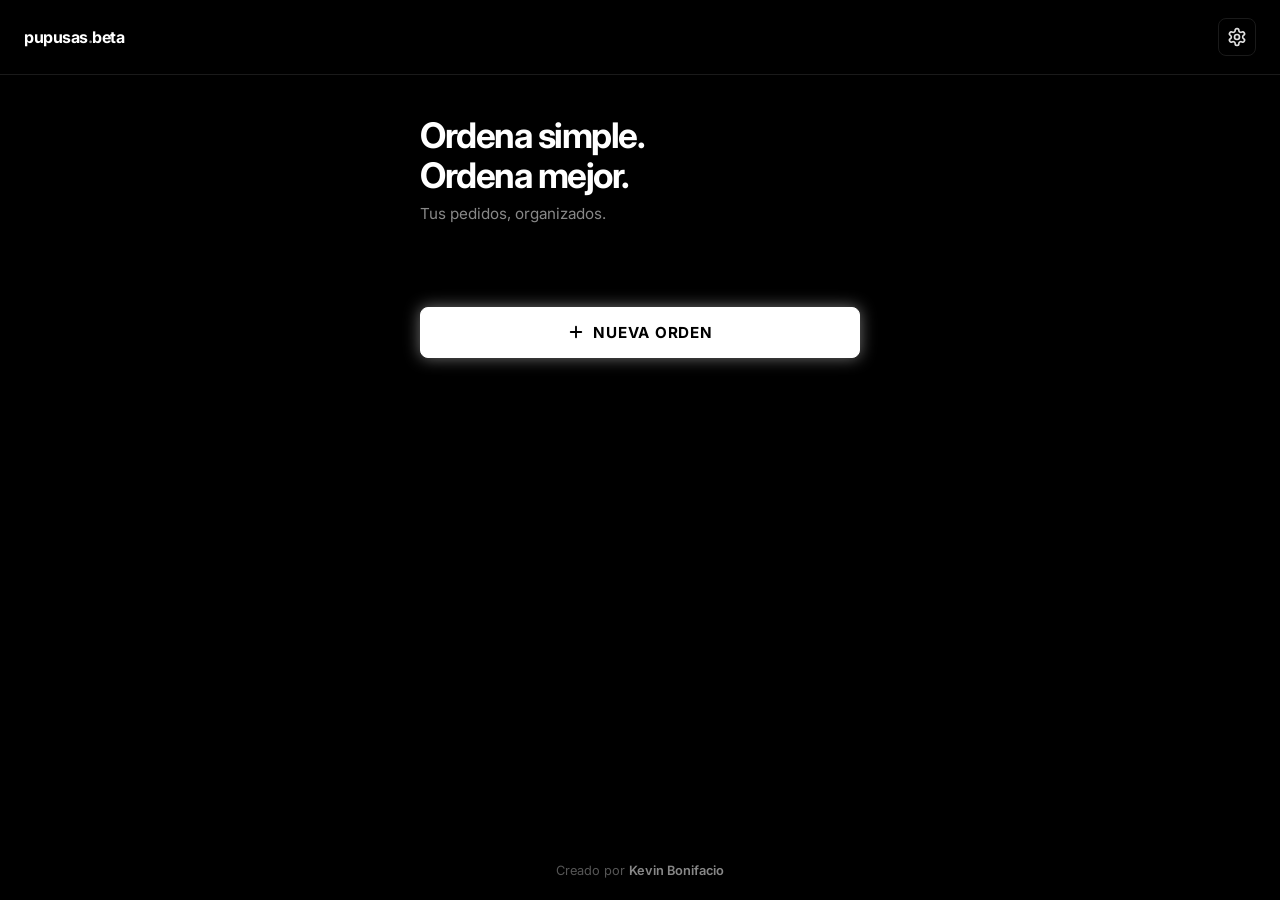
==== commit 7b16dcc2: "refactor: white neon accent + remove theme toggle" ====
--- a/index.html
+++ b/index.html
@@ -19,7 +19,6 @@
             <span class="app-logo">pupusas<span class="logo-dot">.</span>beta</span>
         </div>
         <div class="header-right">
-            <button id="btn-theme-toggle" class="icon-btn" aria-label="Cambiar tema"></button>
             <button id="btn-open-settings" class="icon-btn" aria-label="Configurar especialidades">
                 <svg xmlns="http://www.w3.org/2000/svg" width="20" height="20" viewBox="0 0 24 24" fill="none"
                     stroke="currentColor" stroke-width="2" stroke-linecap="round" stroke-linejoin="round">
--- a/style.css
+++ b/style.css
@@ -16,8 +16,8 @@
     --warn: #ffea00;
     --error: #ff003c;
     --danger: #ff003c;
-    --accent: #00e1ff;
-    --accent-glow: rgba(0, 225, 255, 0.6);
+    --accent: #ffffff;
+    --accent-glow: rgba(255, 255, 255, 0.45);
     --shadow-sm: 0 1px 3px rgba(0, 0, 0, 0.4);
     --shadow-md: 0 4px 12px rgba(0, 0, 0, 0.5);
     --shadow-lg: 0 8px 24px rgba(0, 0, 0, 0.6);
@@ -84,7 +84,7 @@
 }
 
 .logo-dot {
-    color: var(--accent);
+    color: var(--muted);
 }
 
 .header-right {
@@ -160,7 +160,7 @@
     font-weight: 700;
     letter-spacing: 0.15em;
     text-transform: uppercase;
-    color: var(--accent);
+    color: var(--muted);
     margin-bottom: 12px;
 }
 
@@ -426,7 +426,7 @@
 .btn-text {
     background: none;
     border: none;
-    color: var(--accent);
+    color: var(--muted);
     font-weight: 600;
     font-size: 0.9rem;
     cursor: pointer;
@@ -512,9 +512,9 @@
 .badge {
     font-size: 0.78rem;
     font-weight: 700;
-    color: var(--accent);
-    background: rgba(0, 225, 255, 0.1);
-    border: 1px solid rgba(0, 225, 255, 0.2);
+    color: #fff;
+    background: rgba(255, 255, 255, 0.08);
+    border: 1px solid rgba(255, 255, 255, 0.15);
     padding: 5px 12px;
     border-radius: var(--radius-pill);
 }
@@ -787,7 +787,7 @@
     font-size: 0.72rem;
     letter-spacing: 0.15em;
     text-transform: uppercase;
-    color: var(--accent);
+    color: #fff;
 }
 
 .summary-person-subtotal {
@@ -825,12 +825,12 @@
     justify-content: center;
     min-width: 26px;
     height: 26px;
-    background: rgba(0, 225, 255, 0.1);
-    border: 1px solid rgba(0, 225, 255, 0.2);
+    background: rgba(255, 255, 255, 0.08);
+    border: 1px solid rgba(255, 255, 255, 0.15);
     border-radius: 6px;
     font-weight: 700;
     font-size: 0.85rem;
-    color: var(--accent);
+    color: #fff;
     flex-shrink: 0;
 }
 
@@ -1007,7 +1007,7 @@
 }
 
 .price-symbol {
-    color: var(--accent);
+    color: var(--muted);
     font-size: 0.82rem;
     font-weight: 700;
 }
@@ -1091,7 +1091,7 @@
     padding: 28px 24px 24px;
     width: 100%;
     max-width: 440px;
-    box-shadow: 0 0 30px rgba(0, 225, 255, 0.1);
+    box-shadow: 0 0 30px rgba(255, 255, 255, 0.08);
     animation: slideUpModal 0.25s ease-out;
 }
 
@@ -1182,7 +1182,7 @@
 
 .signature {
     font-weight: 600;
-    color: var(--accent);
+    color: var(--muted);
 }
 
 /* ============================================================
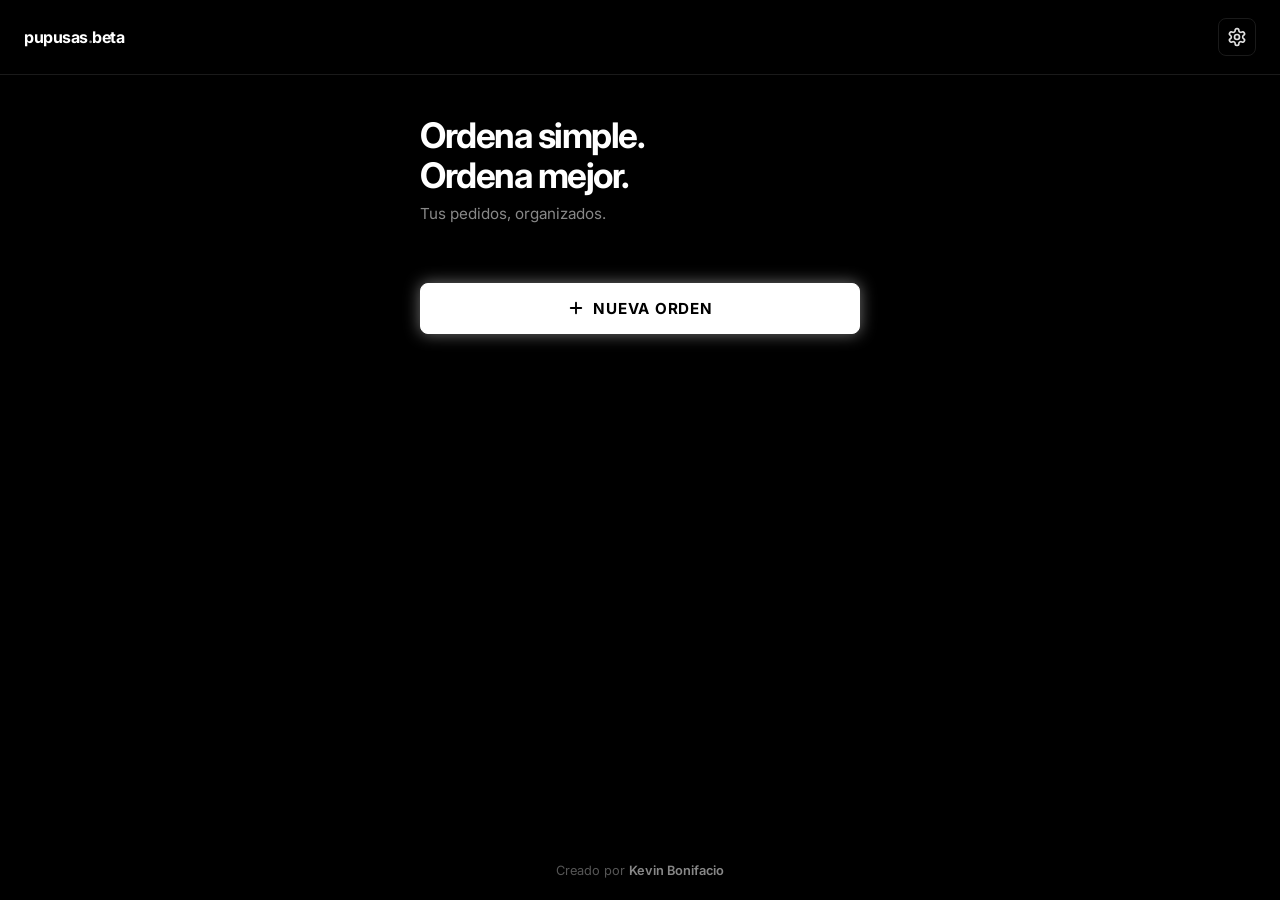
==== commit 861507f2: "fix: move index.html to root for github pages compatibility" ====
--- a/index.html
+++ b/index.html
@@ -6,11 +6,14 @@
     <meta name="viewport" content="width=device-width, initial-scale=1.0">
     <title>pupusas.beta - Ordena simple. Ordena mejor.</title>
     <meta name="description"
-        content="App minimalista para tomar pedidos de pupusas con precios, múltiples órdenes y resumen total.">
+        content="App minimalista para tomar pedidos de pupusas con precios, multiples ordenes y resumen total.">
     <link rel="preconnect" href="https://fonts.googleapis.com">
     <link rel="preconnect" href="https://fonts.gstatic.com" crossorigin>
     <link href="https://fonts.googleapis.com/css2?family=Inter:wght@400;500;600;700&display=swap" rel="stylesheet">
-    <link rel="stylesheet" href="style.css">
+    <link rel="stylesheet" href="src/css/variables.css">
+    <link rel="stylesheet" href="src/css/base.css">
+    <link rel="stylesheet" href="src/css/components.css">
+    <link rel="stylesheet" href="src/css/utilities.css">
 </head>
 
 <body>
@@ -33,7 +36,7 @@
 
     <main class="container">
 
-        <!-- VISTA 1: HOME con historial de órdenes -->
+        <!-- HOME -->
         <section id="home-view" class="view active">
             <div class="home-top">
                 <h1>Ordena simple.<br>Ordena mejor.</h1>
@@ -50,39 +53,50 @@
             </button>
 
             <div id="orders-history-section" class="orders-history-section hidden">
-                <h3 class="section-label">Órdenes guardadas</h3>
-                <div id="orders-history-list" class="orders-history-list">
-                    <!-- Dynamic -->
-                </div>
-            </div>
-        </section>
-
-        <!-- VISTA: NOMBRE DE LA ORDEN -->
+                <h3 class="section-label">Ordenes guardadas</h3>
+                <div id="orders-history-list" class="orders-history-list"></div>
+            </div>
+        </section>
+
+        <!-- NOMBRE DE LA ORDEN -->
         <section id="name-view" class="view hidden">
             <div class="header-row">
-                <button class="btn-text" onclick="goHome()">← Volver</button>
+                <button id="btn-back-name" class="btn-text"><svg width="18" height="18" viewBox="0 0 24 24" fill="none"
+                        stroke="currentColor" stroke-width="2" stroke-linecap="round" stroke-linejoin="round">
+                        <line x1="19" y1="12" x2="5" y2="12"></line>
+                        <polyline points="12 19 5 12 12 5"></polyline>
+                    </svg> Volver</button>
             </div>
             <div class="name-view-content">
                 <h2>Nueva Orden</h2>
-                <p class="subtitle">Dale un nombre para identificarla fácilmente.</p>
+                <p class="subtitle">Dale un nombre para identificarla facilmente.</p>
                 <input type="text" id="order-name-input" class="order-name-input" placeholder="Ej: Mesa 1, Almuerzo..."
                     maxlength="30">
                 <div id="people-section">
-                    <p class="label-text">¿Cuántas personas?</p>
+                    <p class="label-text">Cuantas personas?</p>
                     <div class="stepper-large">
-                        <button class="stepper-btn" onclick="adjustPeople(-1)">−</button>
+                        <button class="stepper-btn" onclick="adjustPeople(-1)">-</button>
                         <span id="people-display">1</span>
                         <button class="stepper-btn" onclick="adjustPeople(1)">+</button>
                     </div>
                 </div>
-                <button id="btn-start" class="btn-primary full-width">Comenzar →</button>
-            </div>
-        </section>
-
-        <!-- VISTA 2: TOMAR ORDEN -->
+                <button id="btn-start" class="btn-primary full-width">Comenzar <svg width="18" height="18"
+                        viewBox="0 0 24 24" fill="none" stroke="currentColor" stroke-width="2" stroke-linecap="round"
+                        stroke-linejoin="round">
+                        <line x1="5" y1="12" x2="19" y2="12"></line>
+                        <polyline points="12 5 19 12 12 19"></polyline>
+                    </svg></button>
+            </div>
+        </section>
+
+        <!-- TOMAR ORDEN -->
         <section id="order-view" class="view hidden">
             <div class="header-row">
-                <button id="btn-back-home" class="btn-text">← Salir</button>
+                <button id="btn-back-home" class="btn-text"><svg width="18" height="18" viewBox="0 0 24 24" fill="none"
+                        stroke="currentColor" stroke-width="2" stroke-linecap="round" stroke-linejoin="round">
+                        <line x1="19" y1="12" x2="5" y2="12"></line>
+                        <polyline points="12 19 5 12 12 5"></polyline>
+                    </svg> Salir</button>
                 <span id="progress-indicator" class="badge">1 / 5</span>
             </div>
 
@@ -97,13 +111,9 @@
                 </button>
             </div>
 
-            <div id="pupusas-list" class="pupusas-list">
-                <!-- Items dinámicos -->
-            </div>
-
-            <button id="btn-add-pupusa" class="btn-dashed">
-                + Agregar Variedad
-            </button>
+            <div id="pupusas-list" class="pupusas-list"></div>
+
+            <button id="btn-add-pupusa" class="btn-dashed">+ Agregar Variedad</button>
 
             <div class="note-section">
                 <textarea id="person-note" class="person-note-input" placeholder="Nota especial (opcional)..."
@@ -111,24 +121,35 @@
             </div>
 
             <div class="bottom-actions">
-                <button id="btn-prev" class="btn-secondary" style="display:none;">← Anterior</button>
-                <button id="btn-next" class="btn-primary flex-1">Siguiente →</button>
-            </div>
-        </section>
-
-        <!-- VISTA 3: RESUMEN -->
+                <button id="btn-prev" class="btn-secondary" style="display:none;"><svg width="18" height="18"
+                        viewBox="0 0 24 24" fill="none" stroke="currentColor" stroke-width="2" stroke-linecap="round"
+                        stroke-linejoin="round">
+                        <line x1="19" y1="12" x2="5" y2="12"></line>
+                        <polyline points="12 19 5 12 12 5"></polyline>
+                    </svg> Anterior</button>
+                <button id="btn-next" class="btn-primary flex-1">Siguiente <svg width="18" height="18"
+                        viewBox="0 0 24 24" fill="none" stroke="currentColor" stroke-width="2" stroke-linecap="round"
+                        stroke-linejoin="round">
+                        <line x1="5" y1="12" x2="19" y2="12"></line>
+                        <polyline points="12 5 19 12 12 19"></polyline>
+                    </svg></button>
+            </div>
+        </section>
+
+        <!-- RESUMEN -->
         <section id="summary-view" class="view hidden">
             <div class="header-row">
-                <button id="btn-back-to-order" class="btn-text">← Editar</button>
+                <button id="btn-back-to-order" class="btn-text"><svg width="18" height="18" viewBox="0 0 24 24"
+                        fill="none" stroke="currentColor" stroke-width="2" stroke-linecap="round"
+                        stroke-linejoin="round">
+                        <line x1="19" y1="12" x2="5" y2="12"></line>
+                        <polyline points="12 19 5 12 12 5"></polyline>
+                    </svg> Editar</button>
                 <h2 id="summary-order-title">Resumen</h2>
             </div>
 
-            <!-- Resumen por persona -->
             <div id="summary-by-person" class="summary-by-person"></div>
-
             <div class="summary-divider"></div>
-
-            <!-- Totales generales -->
             <div id="summary-totals" class="summary-totals"></div>
 
             <div class="total-row grand-total-row">
@@ -149,16 +170,19 @@
                     </svg>
                     Copiar Resumen
                 </button>
-                <button id="btn-save-order" class="btn-primary full-width">
-                    Guardar Orden
-                </button>
-            </div>
-        </section>
-
-        <!-- VISTA: AJUSTES -->
+                <button id="btn-save-order" class="btn-primary full-width">Guardar Orden</button>
+            </div>
+        </section>
+
+        <!-- AJUSTES -->
         <section id="settings-view" class="view hidden">
             <div class="header-row">
-                <button id="btn-close-settings" class="btn-text">← Volver</button>
+                <button id="btn-close-settings" class="btn-text"><svg width="18" height="18" viewBox="0 0 24 24"
+                        fill="none" stroke="currentColor" stroke-width="2" stroke-linecap="round"
+                        stroke-linejoin="round">
+                        <line x1="19" y1="12" x2="5" y2="12"></line>
+                        <polyline points="12 19 5 12 12 5"></polyline>
+                    </svg> Volver</button>
                 <h2>Ajustes</h2>
             </div>
 
@@ -166,20 +190,22 @@
                 <h3 class="section-label">Especialidades y Precios</h3>
                 <div class="add-specialty-row">
                     <input type="text" id="new-specialty-input" placeholder="Nueva especialidad..." maxlength="40">
-                    <input type="number" id="new-specialty-price" placeholder="$ precio" min="0" step="0.25"
+                    <input type="text" inputmode="numeric" id="new-specialty-price" placeholder="0.00"
                         style="width:100px;">
                     <button id="btn-add-specialty" class="btn-small">Agregar</button>
                 </div>
-                <ul id="specialties-list">
-                    <!-- Lista dinámica -->
-                </ul>
-            </div>
-        </section>
-
-        <!-- VISTA: VER ORDEN GUARDADA -->
+                <ul id="specialties-list"></ul>
+            </div>
+        </section>
+
+        <!-- ORDEN GUARDADA -->
         <section id="saved-order-view" class="view hidden">
             <div class="header-row">
-                <button onclick="goHome()" class="btn-text">← Volver</button>
+                <button id="btn-back-saved" class="btn-text"><svg width="18" height="18" viewBox="0 0 24 24" fill="none"
+                        stroke="currentColor" stroke-width="2" stroke-linecap="round" stroke-linejoin="round">
+                        <line x1="19" y1="12" x2="5" y2="12"></line>
+                        <polyline points="12 19 5 12 12 5"></polyline>
+                    </svg> Volver</button>
                 <div class="saved-order-actions">
                     <button id="btn-delete-saved" class="btn-danger-sm" title="Eliminar orden">
                         <svg xmlns="http://www.w3.org/2000/svg" width="16" height="16" viewBox="0 0 24 24" fill="none"
@@ -200,21 +226,19 @@
 
     </main>
 
-    <!-- TEMPLATE PARA ITEM DE PUPUSA -->
+    <!-- PUPUSA ITEM TEMPLATE -->
     <template id="pupusa-item-template">
         <div class="pupusa-item slide-up">
             <div class="row-top">
                 <div class="dropdown-wrapper">
-                    <select class="specialty-select">
-                        <!-- Opciones dinámicas -->
-                    </select>
+                    <select class="specialty-select"></select>
                     <svg class="chevron" xmlns="http://www.w3.org/2000/svg" width="16" height="16" viewBox="0 0 24 24"
                         fill="none" stroke="currentColor" stroke-width="2" stroke-linecap="round"
                         stroke-linejoin="round">
                         <polyline points="6 9 12 15 18 9"></polyline>
                     </svg>
                 </div>
-                <button class="btn-remove" title="Eliminar">×</button>
+                <button class="btn-remove" title="Eliminar">x</button>
             </div>
 
             <div class="row-bottom">
@@ -224,13 +248,13 @@
                         <span>Arroz</span>
                     </label>
                     <label>
-                        <input type="radio" name="dough-$ID$" value="Maíz">
-                        <span>Maíz</span>
+                        <input type="radio" name="dough-$ID$" value="Maiz">
+                        <span>Maiz</span>
                     </label>
                 </div>
 
                 <div class="stepper-small">
-                    <button class="stepper-btn-sm minus">−</button>
+                    <button class="stepper-btn-sm minus">-</button>
                     <input type="number" class="input-qty" value="1" readonly>
                     <button class="stepper-btn-sm plus">+</button>
                 </div>
@@ -238,7 +262,7 @@
         </div>
     </template>
 
-    <!-- MODAL: EDITAR NOMBRE DE PERSONA -->
+    <!-- MODAL -->
     <div id="modal-overlay" class="modal-overlay hidden">
         <div class="modal-card">
             <p class="modal-title">Nombre de la persona</p>
@@ -251,14 +275,14 @@
         </div>
     </div>
 
-    <!-- TOAST NOTIFICATION -->
+    <!-- TOAST -->
     <div id="toast" class="toast hidden"></div>
 
     <footer class="app-footer">
         <p>Creado por <span class="signature">Kevin Bonifacio</span></p>
     </footer>
 
-    <script src="script.js"></script>
+    <script src="src/js/main.js"></script>
 </body>
 
 </html>
--- a/src/css/variables.css
+++ b/src/css/variables.css
@@ -0,0 +1,26 @@
+:root {
+    --ink: #e0e0e0;
+    --muted: #888888;
+    --border: #1a1a1a;
+    --bg: #000000;
+    --card: #000000;
+    --card-hover: #080808;
+    --input-bg: #0a0a0a;
+    --text-primary: #e0e0e0;
+    --text-secondary: #888888;
+    --text-tertiary: #555555;
+    --ok: #00ff5b;
+    --warn: #ffea00;
+    --error: #ff003c;
+    --danger: #ff003c;
+    --accent: #ffffff;
+    --accent-glow: rgba(255, 255, 255, 0.45);
+    --shadow-sm: 0 1px 3px rgba(0, 0, 0, 0.4);
+    --shadow-md: 0 4px 12px rgba(0, 0, 0, 0.5);
+    --shadow-lg: 0 8px 24px rgba(0, 0, 0, 0.6);
+    --radius-sm: 8px;
+    --radius-md: 12px;
+    --radius-lg: 16px;
+    --radius-pill: 50px;
+    --transition: 0.2s ease;
+}
--- a/src/css/base.css
+++ b/src/css/base.css
@@ -0,0 +1,133 @@
+*,
+*::before,
+*::after {
+    box-sizing: border-box;
+    margin: 0;
+    padding: 0;
+    font-family: 'Inter', system-ui, sans-serif;
+    -webkit-tap-highlight-color: transparent;
+    transition: background-color 0.2s ease, border-color 0.2s ease, box-shadow 0.2s ease, transform 0.2s ease;
+}
+
+input[type="number"]::-webkit-outer-spin-button,
+input[type="number"]::-webkit-inner-spin-button {
+    -webkit-appearance: none;
+    margin: 0;
+}
+
+input[type="number"] {
+    -moz-appearance: textfield;
+    appearance: textfield;
+}
+
+html {
+    font-size: 16px;
+    -webkit-font-smoothing: antialiased;
+}
+
+body {
+    background-color: var(--bg);
+    color: var(--ink);
+    display: flex;
+    flex-direction: column;
+    min-height: 100vh;
+}
+
+h1 {
+    font-size: 2.2rem;
+    font-weight: 700;
+    letter-spacing: -1.5px;
+    line-height: 1.15;
+    margin-bottom: 0.5rem;
+    color: #fff;
+}
+
+h2 {
+    font-size: 1.4rem;
+    font-weight: 700;
+    letter-spacing: -0.5px;
+    color: #fff;
+}
+
+h3 {
+    font-size: 1rem;
+    font-weight: 600;
+    color: #fff;
+}
+
+.subtitle {
+    color: var(--muted);
+    font-size: 0.95rem;
+    margin-bottom: 2rem;
+}
+
+.section-label {
+    font-size: 0.75rem;
+    font-weight: 700;
+    letter-spacing: 0.15em;
+    text-transform: uppercase;
+    color: var(--muted);
+    margin-bottom: 12px;
+}
+
+.label-text {
+    font-size: 0.85rem;
+    color: var(--muted);
+    text-align: center;
+    margin-bottom: 1rem;
+}
+
+.view {
+    display: none;
+}
+
+.view.active {
+    display: block;
+    animation: viewFadeIn 0.2s ease forwards;
+}
+
+@keyframes viewFadeIn {
+    from {
+        opacity: 0;
+        transform: translateY(6px);
+    }
+
+    to {
+        opacity: 1;
+        transform: translateY(0);
+    }
+}
+
+@keyframes slideUp {
+    from {
+        opacity: 0;
+        transform: translateY(8px);
+    }
+
+    to {
+        opacity: 1;
+        transform: translateY(0);
+    }
+}
+
+@keyframes slideUpModal {
+    from {
+        transform: translateY(20px);
+        opacity: 0;
+    }
+
+    to {
+        transform: translateY(0);
+        opacity: 1;
+    }
+}
+
+@media (max-width: 400px) {
+    h1 {
+        font-size: 1.9rem;
+    }
+
+    .container {
+        padding: 20px 16px 60px;
+    }
+}
--- a/src/css/components.css
+++ b/src/css/components.css
@@ -0,0 +1,1003 @@
+/* header */
+.app-header {
+    display: flex;
+    justify-content: space-between;
+    align-items: center;
+    padding: 18px 24px;
+    position: sticky;
+    top: 0;
+    z-index: 100;
+    background: var(--bg);
+    border-bottom: 1px solid var(--border);
+    transition: border-color 0.3s;
+}
+
+.header-left {
+    display: flex;
+    align-items: center;
+}
+
+.app-logo {
+    font-size: 1rem;
+    font-weight: 700;
+    letter-spacing: -0.5px;
+    color: #fff;
+}
+
+.logo-dot {
+    color: var(--muted);
+}
+
+.header-right {
+    display: flex;
+    gap: 8px;
+}
+
+.icon-btn {
+    background: transparent;
+    border: 1px solid var(--border);
+    color: var(--ink);
+    cursor: pointer;
+    padding: 8px;
+    border-radius: var(--radius-sm);
+    transition: all var(--transition);
+    display: flex;
+    align-items: center;
+    justify-content: center;
+    line-height: 0;
+}
+
+.icon-btn:hover {
+    background: var(--accent);
+    color: #000;
+    border-color: var(--accent);
+    box-shadow: 0 0 16px var(--accent-glow);
+}
+
+/* container */
+.container {
+    flex: 1;
+    max-width: 480px;
+    width: 100%;
+    margin: 0 auto;
+    padding: 28px 20px 80px;
+}
+
+/* header row */
+.header-row {
+    display: flex;
+    align-items: center;
+    justify-content: space-between;
+    margin-bottom: 20px;
+}
+
+.badge {
+    font-size: 0.78rem;
+    font-weight: 700;
+    color: #fff;
+    background: rgba(255, 255, 255, 0.08);
+    border: 1px solid rgba(255, 255, 255, 0.15);
+    padding: 5px 12px;
+    border-radius: var(--radius-pill);
+}
+
+/* buttons */
+.btn-primary {
+    background-color: var(--accent);
+    color: #000;
+    border: 1px solid var(--accent);
+    padding: 15px 28px;
+    border-radius: var(--radius-sm);
+    font-weight: 700;
+    font-size: 0.95rem;
+    cursor: pointer;
+    margin-top: 1.5rem;
+    transition: all 0.2s ease;
+    display: inline-flex;
+    align-items: center;
+    justify-content: center;
+    gap: 8px;
+    letter-spacing: 0.05em;
+    text-transform: uppercase;
+    box-shadow: 0 0 16px var(--accent-glow);
+}
+
+.btn-primary:hover {
+    background: #fff;
+    color: #000;
+    border-color: #fff;
+    box-shadow: 0 0 20px rgba(255, 255, 255, 0.4);
+}
+
+.btn-primary:active {
+    transform: scale(0.97);
+}
+
+.btn-secondary {
+    background-color: var(--card);
+    color: #fff;
+    border: 1px solid var(--border);
+    padding: 13px 24px;
+    border-radius: var(--radius-sm);
+    font-weight: 600;
+    font-size: 0.9rem;
+    cursor: pointer;
+    margin-top: 0.8rem;
+    transition: all var(--transition);
+    display: inline-flex;
+    align-items: center;
+    justify-content: center;
+    gap: 8px;
+    text-transform: uppercase;
+    letter-spacing: 0.05em;
+}
+
+.btn-secondary:hover {
+    background: var(--accent);
+    color: #000;
+    border-color: var(--accent);
+    box-shadow: 0 0 16px var(--accent-glow);
+}
+
+.btn-text {
+    background: none;
+    border: none;
+    color: var(--muted);
+    font-weight: 600;
+    font-size: 0.9rem;
+    cursor: pointer;
+    padding: 4px 0;
+    transition: color var(--transition), text-shadow var(--transition);
+    display: inline-flex;
+    align-items: center;
+    gap: 6px;
+}
+
+.btn-text:hover {
+    color: #fff;
+    text-shadow: 0 0 8px var(--accent-glow);
+}
+
+.btn-dashed {
+    background: transparent;
+    border: 1.5px dashed var(--border);
+    color: var(--muted);
+    padding: 12px;
+    border-radius: var(--radius-md);
+    width: 100%;
+    margin: 12px 0 0;
+    cursor: pointer;
+    transition: border-color var(--transition), color var(--transition), box-shadow var(--transition);
+    font-size: 0.9rem;
+}
+
+.btn-dashed:hover {
+    border-color: var(--accent);
+    color: var(--accent);
+    box-shadow: 0 0 12px var(--accent-glow);
+}
+
+.btn-small {
+    background: var(--accent);
+    color: #000;
+    border: 1px solid var(--accent);
+    padding: 10px 16px;
+    border-radius: var(--radius-sm);
+    cursor: pointer;
+    font-size: 0.85rem;
+    font-weight: 700;
+    white-space: nowrap;
+    transition: all var(--transition);
+    text-transform: uppercase;
+    letter-spacing: 0.05em;
+}
+
+.btn-small:hover {
+    background: #fff;
+    color: #000;
+    border-color: #fff;
+    box-shadow: 0 0 16px rgba(255, 255, 255, 0.3);
+}
+
+.btn-danger-sm {
+    background: transparent;
+    border: 1px solid var(--border);
+    color: var(--error);
+    cursor: pointer;
+    padding: 8px;
+    border-radius: var(--radius-sm);
+    display: flex;
+    align-items: center;
+    transition: all var(--transition);
+}
+
+.btn-danger-sm:hover {
+    background: var(--error);
+    color: #fff;
+    border-color: var(--error);
+    box-shadow: 0 0 16px rgba(255, 0, 60, 0.5);
+}
+
+.btn-edit-order {
+    background: var(--input-bg);
+    border: 1px solid var(--border);
+    color: var(--muted);
+    cursor: pointer;
+    padding: 8px;
+    border-radius: var(--radius-sm);
+    display: flex;
+    align-items: center;
+    transition: all var(--transition);
+}
+
+.btn-edit-order:hover {
+    background: var(--accent);
+    color: #000;
+    border-color: var(--accent);
+    box-shadow: 0 0 12px var(--accent-glow);
+}
+
+.btn-edit-person {
+    background: var(--input-bg);
+    border: 1px solid var(--border);
+    color: var(--muted);
+    cursor: pointer;
+    padding: 6px;
+    border-radius: 8px;
+    display: flex;
+    align-items: center;
+    transition: all var(--transition);
+}
+
+.btn-edit-person:hover {
+    background: var(--accent);
+    color: #000;
+    border-color: var(--accent);
+    box-shadow: 0 0 12px var(--accent-glow);
+}
+
+.btn-remove {
+    background: none;
+    border: none;
+    color: var(--text-tertiary);
+    font-size: 1.4rem;
+    cursor: pointer;
+    padding: 0 4px;
+    transition: color var(--transition), text-shadow var(--transition);
+    line-height: 1;
+}
+
+.btn-remove:hover {
+    color: var(--error);
+    text-shadow: 0 0 8px rgba(255, 0, 60, 0.5);
+}
+
+/* home */
+.home-top {
+    padding: 12px 0 28px;
+}
+
+.new-order-btn {
+    display: flex;
+    align-items: center;
+    justify-content: center;
+    gap: 8px;
+    margin-top: 0;
+}
+
+.orders-history-section {
+    margin-top: 36px;
+}
+
+.orders-history-list {
+    display: flex;
+    flex-direction: column;
+    gap: 10px;
+}
+
+.order-history-card {
+    background: var(--card);
+    border: 1px solid var(--border);
+    border-radius: var(--radius-md);
+    padding: 16px 18px;
+    display: flex;
+    align-items: center;
+    gap: 12px;
+    cursor: pointer;
+    transition: all var(--transition);
+}
+
+.order-history-card:hover {
+    background: var(--card-hover);
+    border-color: #333;
+    box-shadow: 0 0 12px rgba(255, 255, 255, 0.05);
+}
+
+.order-history-info {
+    flex: 1;
+    display: flex;
+    flex-direction: column;
+    gap: 3px;
+    cursor: pointer;
+}
+
+.order-history-name {
+    font-size: 0.95rem;
+    font-weight: 600;
+    color: #fff;
+}
+
+.order-history-meta {
+    font-size: 0.8rem;
+    color: var(--muted);
+}
+
+.order-history-date {
+    font-size: 0.72rem;
+    color: var(--text-tertiary);
+}
+
+/* name view */
+.name-view-content {
+    padding-top: 8px;
+}
+
+.name-view-content h2 {
+    margin-bottom: 0.3rem;
+}
+
+.order-name-input {
+    width: 100%;
+    padding: 14px 16px;
+    background: var(--card);
+    border: 1px solid var(--border);
+    border-radius: var(--radius-md);
+    color: #fff;
+    font-size: 1rem;
+    font-weight: 500;
+    margin-bottom: 28px;
+    transition: border-color var(--transition), box-shadow var(--transition);
+}
+
+.order-name-input:focus {
+    outline: none;
+    border-color: var(--accent);
+    box-shadow: 0 0 16px var(--accent-glow);
+}
+
+#people-section {
+    margin-bottom: 0;
+}
+
+/* stepper large */
+.stepper-large {
+    display: flex;
+    align-items: center;
+    justify-content: center;
+    gap: 20px;
+    margin-bottom: 10px;
+}
+
+.stepper-btn {
+    width: 48px;
+    height: 48px;
+    border-radius: 50%;
+    border: 1px solid var(--border);
+    background: var(--card);
+    color: #fff;
+    font-size: 1.5rem;
+    cursor: pointer;
+    display: flex;
+    align-items: center;
+    justify-content: center;
+    transition: all var(--transition);
+    line-height: 0;
+}
+
+.stepper-btn:hover {
+    background: var(--accent);
+    color: #000;
+    border-color: var(--accent);
+    box-shadow: 0 0 16px var(--accent-glow);
+}
+
+#people-display {
+    font-size: 3.5rem;
+    font-weight: 700;
+    width: 90px;
+    text-align: center;
+    font-variant-numeric: tabular-nums;
+    letter-spacing: -2px;
+    color: #fff;
+}
+
+/* order view */
+.person-header {
+    display: flex;
+    align-items: center;
+    gap: 10px;
+    margin-bottom: 20px;
+}
+
+.pupusas-list {
+    display: flex;
+    flex-direction: column;
+    gap: 0;
+    transition: opacity 0.18s ease, transform 0.18s ease;
+}
+
+.note-section {
+    margin-top: 14px;
+}
+
+.person-note-input {
+    width: 100%;
+    background: var(--card);
+    border: 1px solid var(--border);
+    border-radius: var(--radius-md);
+    padding: 12px 14px;
+    color: #fff;
+    font-size: 0.88rem;
+    resize: none;
+    transition: border-color var(--transition), box-shadow var(--transition);
+}
+
+.person-note-input:focus {
+    outline: none;
+    border-color: var(--accent);
+    box-shadow: 0 0 12px var(--accent-glow);
+}
+
+.person-note-input::placeholder {
+    color: var(--text-tertiary);
+}
+
+.bottom-actions {
+    display: flex;
+    gap: 10px;
+    margin-top: 16px;
+}
+
+/* pupusa item */
+.pupusa-item {
+    background: var(--card);
+    border-radius: var(--radius-md);
+    padding: 18px;
+    margin-bottom: 12px;
+    border: 1px solid var(--border);
+    animation: slideUp 0.25s ease-out;
+}
+
+.pupusa-item:hover {
+    background: var(--card-hover);
+    border-color: #333;
+}
+
+.row-top {
+    display: flex;
+    justify-content: space-between;
+    align-items: center;
+    margin-bottom: 16px;
+}
+
+.row-bottom {
+    display: flex;
+    justify-content: space-between;
+    align-items: center;
+}
+
+.dropdown-wrapper {
+    position: relative;
+    flex: 1;
+    margin-right: 12px;
+}
+
+.specialty-select {
+    width: 100%;
+    appearance: none;
+    background: var(--input-bg);
+    border: 1px solid var(--border);
+    color: #fff;
+    font-size: 1rem;
+    font-weight: 500;
+    padding: 10px 36px 10px 12px;
+    border-radius: var(--radius-sm);
+    cursor: pointer;
+    transition: border-color var(--transition), box-shadow var(--transition);
+}
+
+.specialty-select:focus {
+    outline: none;
+    border-color: var(--accent);
+    box-shadow: 0 0 12px var(--accent-glow);
+}
+
+.chevron {
+    position: absolute;
+    right: 10px;
+    top: 50%;
+    transform: translateY(-50%);
+    pointer-events: none;
+    color: var(--muted);
+}
+
+/* dough toggle */
+.dough-toggle {
+    background: var(--input-bg);
+    border: 1px solid var(--border);
+    padding: 3px;
+    border-radius: var(--radius-sm);
+    display: flex;
+}
+
+.dough-toggle label {
+    cursor: pointer;
+}
+
+.dough-toggle input {
+    display: none;
+}
+
+.dough-toggle span {
+    display: block;
+    padding: 7px 14px;
+    border-radius: 6px;
+    font-size: 0.82rem;
+    font-weight: 500;
+    color: var(--muted);
+    transition: all var(--transition);
+}
+
+.dough-toggle input:checked+span {
+    background: var(--accent);
+    color: #000;
+    font-weight: 700;
+    box-shadow: 0 0 10px var(--accent-glow);
+}
+
+/* stepper small */
+.stepper-small {
+    display: flex;
+    align-items: center;
+    background: var(--input-bg);
+    border: 1px solid var(--border);
+    border-radius: var(--radius-sm);
+    padding: 3px;
+}
+
+.stepper-btn-sm {
+    width: 30px;
+    height: 30px;
+    border: none;
+    background: transparent;
+    color: #fff;
+    font-size: 1.1rem;
+    cursor: pointer;
+    border-radius: 6px;
+    display: flex;
+    align-items: center;
+    justify-content: center;
+    transition: all var(--transition);
+}
+
+.stepper-btn-sm:hover {
+    background: var(--accent);
+    color: #000;
+}
+
+.input-qty {
+    width: 36px;
+    border: none;
+    background: transparent;
+    text-align: center;
+    color: #fff;
+    font-weight: 700;
+    font-size: 0.95rem;
+}
+
+.input-qty:focus {
+    outline: none;
+}
+
+/* summary */
+.summary-by-person {
+    margin-top: 20px;
+}
+
+.summary-person-section {
+    margin-bottom: 20px;
+    padding-bottom: 16px;
+    border-bottom: 1px solid var(--border);
+}
+
+.summary-person-section:last-child {
+    border-bottom: none;
+}
+
+.summary-person-header {
+    display: flex;
+    justify-content: space-between;
+    align-items: baseline;
+    margin-bottom: 8px;
+}
+
+.summary-person-name {
+    font-weight: 700;
+    font-size: 0.72rem;
+    letter-spacing: 0.15em;
+    text-transform: uppercase;
+    color: #fff;
+}
+
+.summary-person-subtotal {
+    font-size: 0.88rem;
+    font-weight: 700;
+    color: var(--ok);
+    letter-spacing: -0.3px;
+    text-shadow: 0 0 8px rgba(0, 255, 91, 0.3);
+}
+
+.person-item-name {
+    flex: 1;
+    color: var(--ink);
+}
+
+.person-item-price {
+    font-size: 0.82rem;
+    color: var(--muted);
+    font-weight: 500;
+    white-space: nowrap;
+    margin-left: 8px;
+}
+
+.summary-person-item {
+    display: flex;
+    align-items: center;
+    gap: 10px;
+    padding: 6px 0;
+    font-size: 0.95rem;
+}
+
+.qty-pill {
+    display: inline-flex;
+    align-items: center;
+    justify-content: center;
+    min-width: 26px;
+    height: 26px;
+    background: rgba(255, 255, 255, 0.08);
+    border: 1px solid rgba(255, 255, 255, 0.15);
+    border-radius: 6px;
+    font-weight: 700;
+    font-size: 0.85rem;
+    color: #fff;
+    flex-shrink: 0;
+}
+
+.summary-note {
+    font-size: 0.82rem;
+    color: var(--muted);
+    margin-top: 8px;
+    padding: 8px 12px;
+    background: var(--input-bg);
+    border: 1px solid var(--border);
+    border-radius: var(--radius-sm);
+}
+
+.summary-divider {
+    height: 1px;
+    background: var(--border);
+    margin: 16px 0;
+}
+
+.summary-totals {
+    margin-bottom: 16px;
+}
+
+.summary-item {
+    display: flex;
+    justify-content: space-between;
+    align-items: center;
+    padding: 10px 0;
+    border-bottom: 1px solid var(--border);
+    font-size: 0.95rem;
+    color: var(--ink);
+}
+
+.summary-item:last-child {
+    border-bottom: none;
+}
+
+.summary-price {
+    font-size: 0.85rem;
+    color: var(--muted);
+    font-weight: 500;
+}
+
+.total-row {
+    display: flex;
+    justify-content: space-between;
+    align-items: center;
+    padding: 14px 0;
+}
+
+.grand-total-row {
+    border-top: 1px solid var(--border);
+    margin-top: 4px;
+}
+
+.money-total-row {
+    border-top: 1px solid var(--border);
+}
+
+.total-label {
+    font-size: 0.9rem;
+    color: var(--muted);
+    font-weight: 600;
+    text-transform: uppercase;
+    letter-spacing: 0.1em;
+}
+
+.big-number {
+    font-size: 2.2rem;
+    font-weight: 700;
+    letter-spacing: -1.5px;
+    font-variant-numeric: tabular-nums;
+    color: #fff;
+}
+
+.money-big {
+    font-size: 1.6rem;
+    color: var(--ok);
+    text-shadow: 0 0 12px rgba(0, 255, 91, 0.3);
+}
+
+.summary-actions {
+    display: flex;
+    flex-direction: column;
+    gap: 0;
+    margin-top: 8px;
+}
+
+/* settings */
+.settings-content {
+    margin-top: 20px;
+}
+
+.add-specialty-row {
+    display: flex;
+    gap: 8px;
+    margin-bottom: 20px;
+    align-items: center;
+}
+
+#new-specialty-input {
+    flex: 1;
+    padding: 10px 14px;
+    border: 1px solid var(--border);
+    border-radius: var(--radius-sm);
+    background: var(--card);
+    color: #fff;
+    font-size: 0.9rem;
+    min-width: 0;
+    transition: border-color var(--transition), box-shadow var(--transition);
+}
+
+#new-specialty-price {
+    padding: 10px 10px;
+    border: 1px solid var(--border);
+    border-radius: var(--radius-sm);
+    background: var(--card);
+    color: #fff;
+    font-size: 0.9rem;
+    width: 90px;
+    min-width: 0;
+    transition: border-color var(--transition), box-shadow var(--transition);
+}
+
+#new-specialty-input:focus,
+#new-specialty-price:focus {
+    outline: none;
+    border-color: var(--accent);
+    box-shadow: 0 0 12px var(--accent-glow);
+}
+
+#specialties-list {
+    list-style: none;
+    display: flex;
+    flex-direction: column;
+    gap: 0;
+}
+
+.specialty-list-item {
+    display: flex;
+    justify-content: space-between;
+    align-items: center;
+    padding: 12px 0;
+    border-bottom: 1px solid var(--border);
+    gap: 12px;
+}
+
+.specialty-list-item:last-child {
+    border-bottom: none;
+}
+
+.specialty-name-text {
+    flex: 1;
+    font-size: 0.95rem;
+    color: var(--ink);
+}
+
+.specialty-controls {
+    display: flex;
+    align-items: center;
+    gap: 10px;
+}
+
+.price-input-wrapper {
+    display: flex;
+    align-items: center;
+    background: var(--input-bg);
+    border: 1px solid var(--border);
+    border-radius: var(--radius-sm);
+    padding: 0 8px;
+    gap: 2px;
+}
+
+.price-symbol {
+    color: var(--muted);
+    font-size: 0.82rem;
+    font-weight: 700;
+}
+
+.price-inline-input {
+    width: 56px;
+    border: none;
+    background: transparent;
+    color: #fff;
+    font-size: 0.88rem;
+    font-weight: 500;
+    padding: 7px 0;
+    text-align: right;
+}
+
+.price-inline-input:focus {
+    outline: none;
+}
+
+.delete-specialty {
+    color: var(--text-tertiary);
+    background: none;
+    border: none;
+    cursor: pointer;
+    font-size: 1.3rem;
+    line-height: 1;
+    padding: 0 2px;
+    transition: color var(--transition), text-shadow var(--transition);
+}
+
+.delete-specialty:hover {
+    color: var(--error);
+    text-shadow: 0 0 8px rgba(255, 0, 60, 0.5);
+}
+
+/* saved order */
+.saved-order-date {
+    font-size: 0.8rem;
+    color: var(--muted);
+    margin-top: 4px;
+    margin-bottom: 20px;
+    text-transform: capitalize;
+}
+
+.saved-order-content {
+    margin-top: 0;
+}
+
+.saved-order-actions {
+    display: flex;
+    gap: 8px;
+}
+
+/* modal */
+.modal-overlay {
+    position: fixed;
+    inset: 0;
+    background: rgba(0, 0, 0, 0.7);
+    display: flex;
+    align-items: flex-end;
+    justify-content: center;
+    z-index: 1000;
+    padding: 20px;
+    opacity: 0;
+    transition: opacity 0.2s ease;
+    backdrop-filter: blur(8px);
+}
+
+.modal-overlay.active {
+    opacity: 1;
+}
+
+.modal-card {
+    background: var(--card);
+    border: 1px solid var(--border);
+    border-radius: var(--radius-lg) var(--radius-lg) var(--radius-sm) var(--radius-sm);
+    padding: 28px 24px 24px;
+    width: 100%;
+    max-width: 440px;
+    box-shadow: 0 0 30px rgba(255, 255, 255, 0.08);
+    animation: slideUpModal 0.25s ease-out;
+}
+
+.modal-title {
+    font-weight: 600;
+    font-size: 1rem;
+    margin-bottom: 14px;
+    color: #fff;
+}
+
+.modal-input {
+    width: 100%;
+    padding: 13px 14px;
+    background: var(--input-bg);
+    border: 1px solid var(--border);
+    border-radius: var(--radius-sm);
+    color: #fff;
+    font-size: 0.95rem;
+    font-weight: 500;
+    margin-bottom: 16px;
+    transition: border-color var(--transition), box-shadow var(--transition);
+}
+
+.modal-input:focus {
+    outline: none;
+    border-color: var(--accent);
+    box-shadow: 0 0 12px var(--accent-glow);
+}
+
+.modal-actions {
+    display: flex;
+    justify-content: flex-end;
+    align-items: center;
+    gap: 14px;
+}
+
+/* toast */
+.toast {
+    position: fixed;
+    bottom: 32px;
+    left: 50%;
+    transform: translateX(-50%) translateY(10px);
+    background: var(--accent);
+    color: #000;
+    padding: 10px 20px;
+    border-radius: var(--radius-sm);
+    font-size: 0.85rem;
+    font-weight: 700;
+    z-index: 2000;
+    opacity: 0;
+    transition: opacity 0.25s ease, transform 0.25s ease;
+    white-space: nowrap;
+    pointer-events: none;
+    box-shadow: 0 0 20px var(--accent-glow);
+    text-transform: uppercase;
+    letter-spacing: 0.05em;
+}
+
+.toast.show {
+    opacity: 1;
+    transform: translateX(-50%) translateY(0);
+}
+
+/* footer */
+.app-footer {
+    text-align: center;
+    padding: 22px;
+    font-size: 0.8rem;
+    color: var(--text-tertiary);
+    margin-top: auto;
+}
+
+.signature {
+    font-weight: 600;
+    color: var(--muted);
+}
--- a/src/css/utilities.css
+++ b/src/css/utilities.css
@@ -0,0 +1,11 @@
+.hidden {
+    display: none !important;
+}
+
+.full-width {
+    width: 100%;
+}
+
+.flex-1 {
+    flex: 1;
+}
